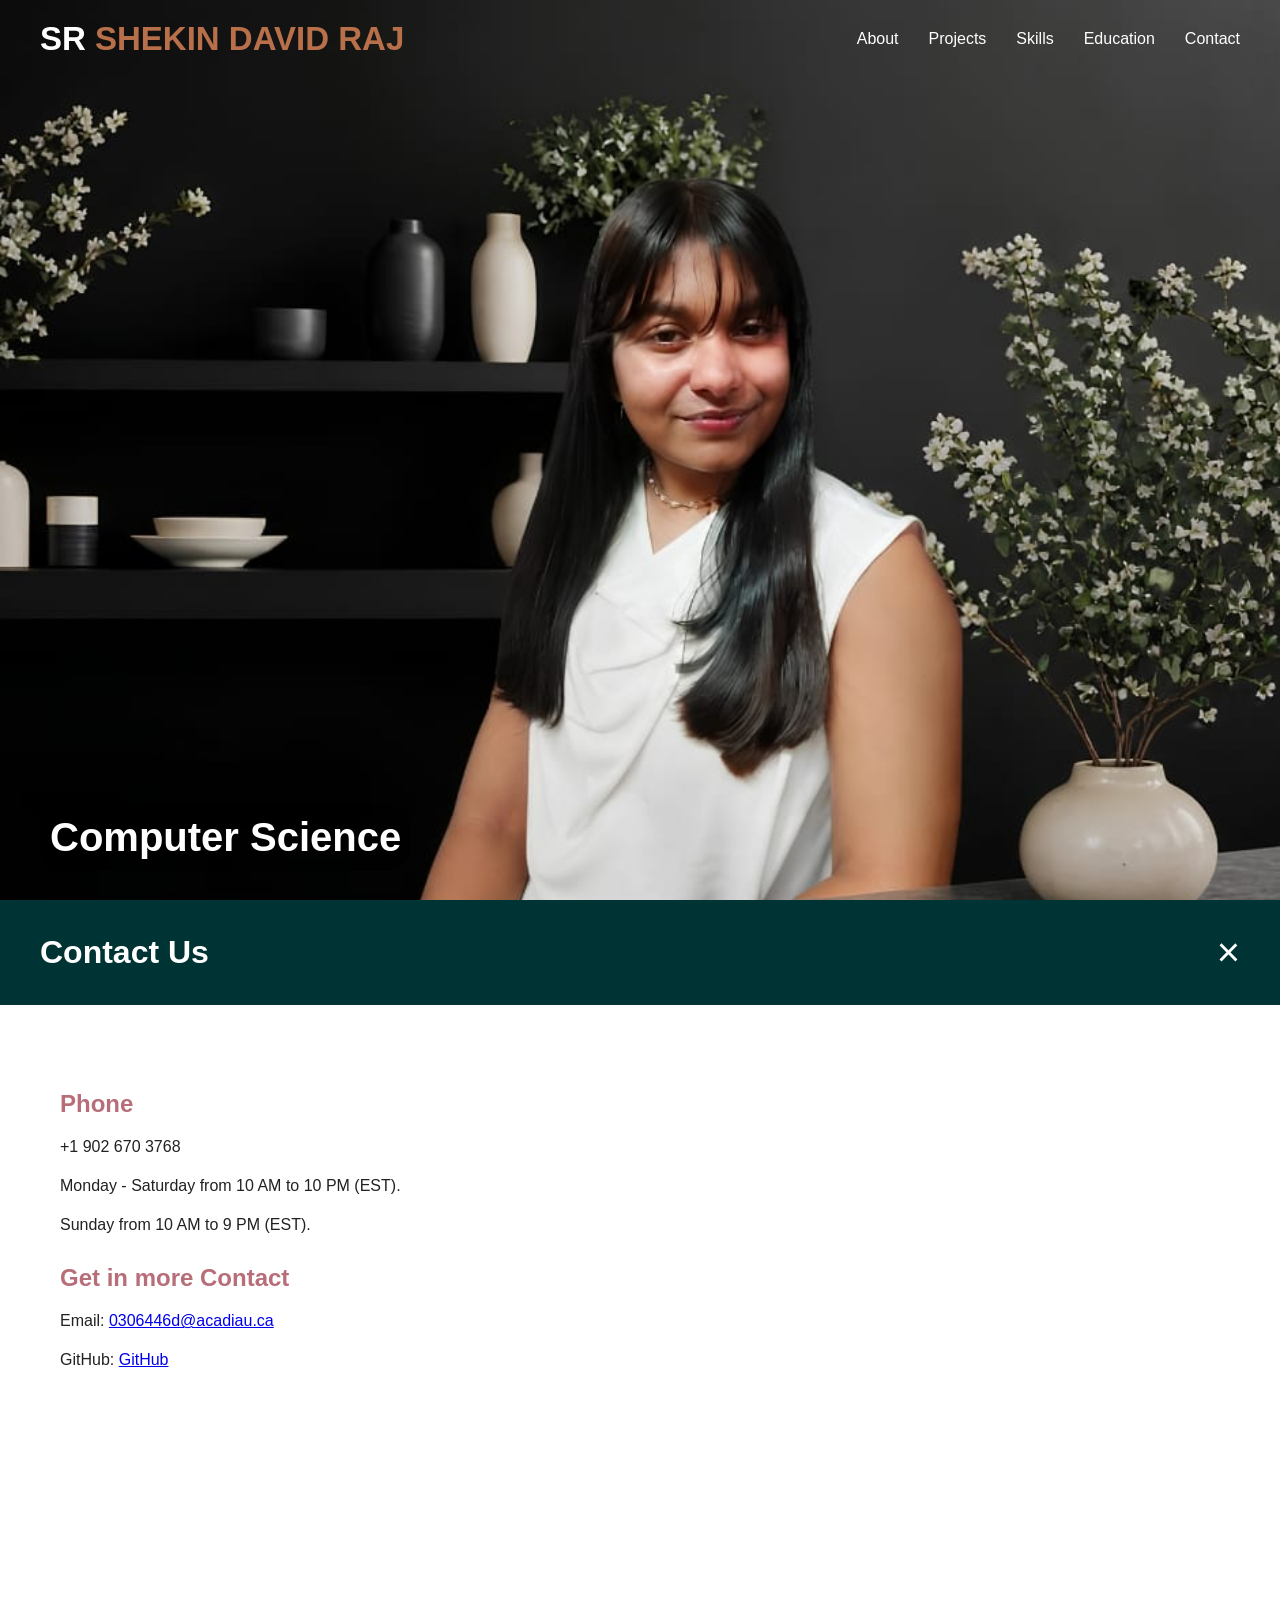
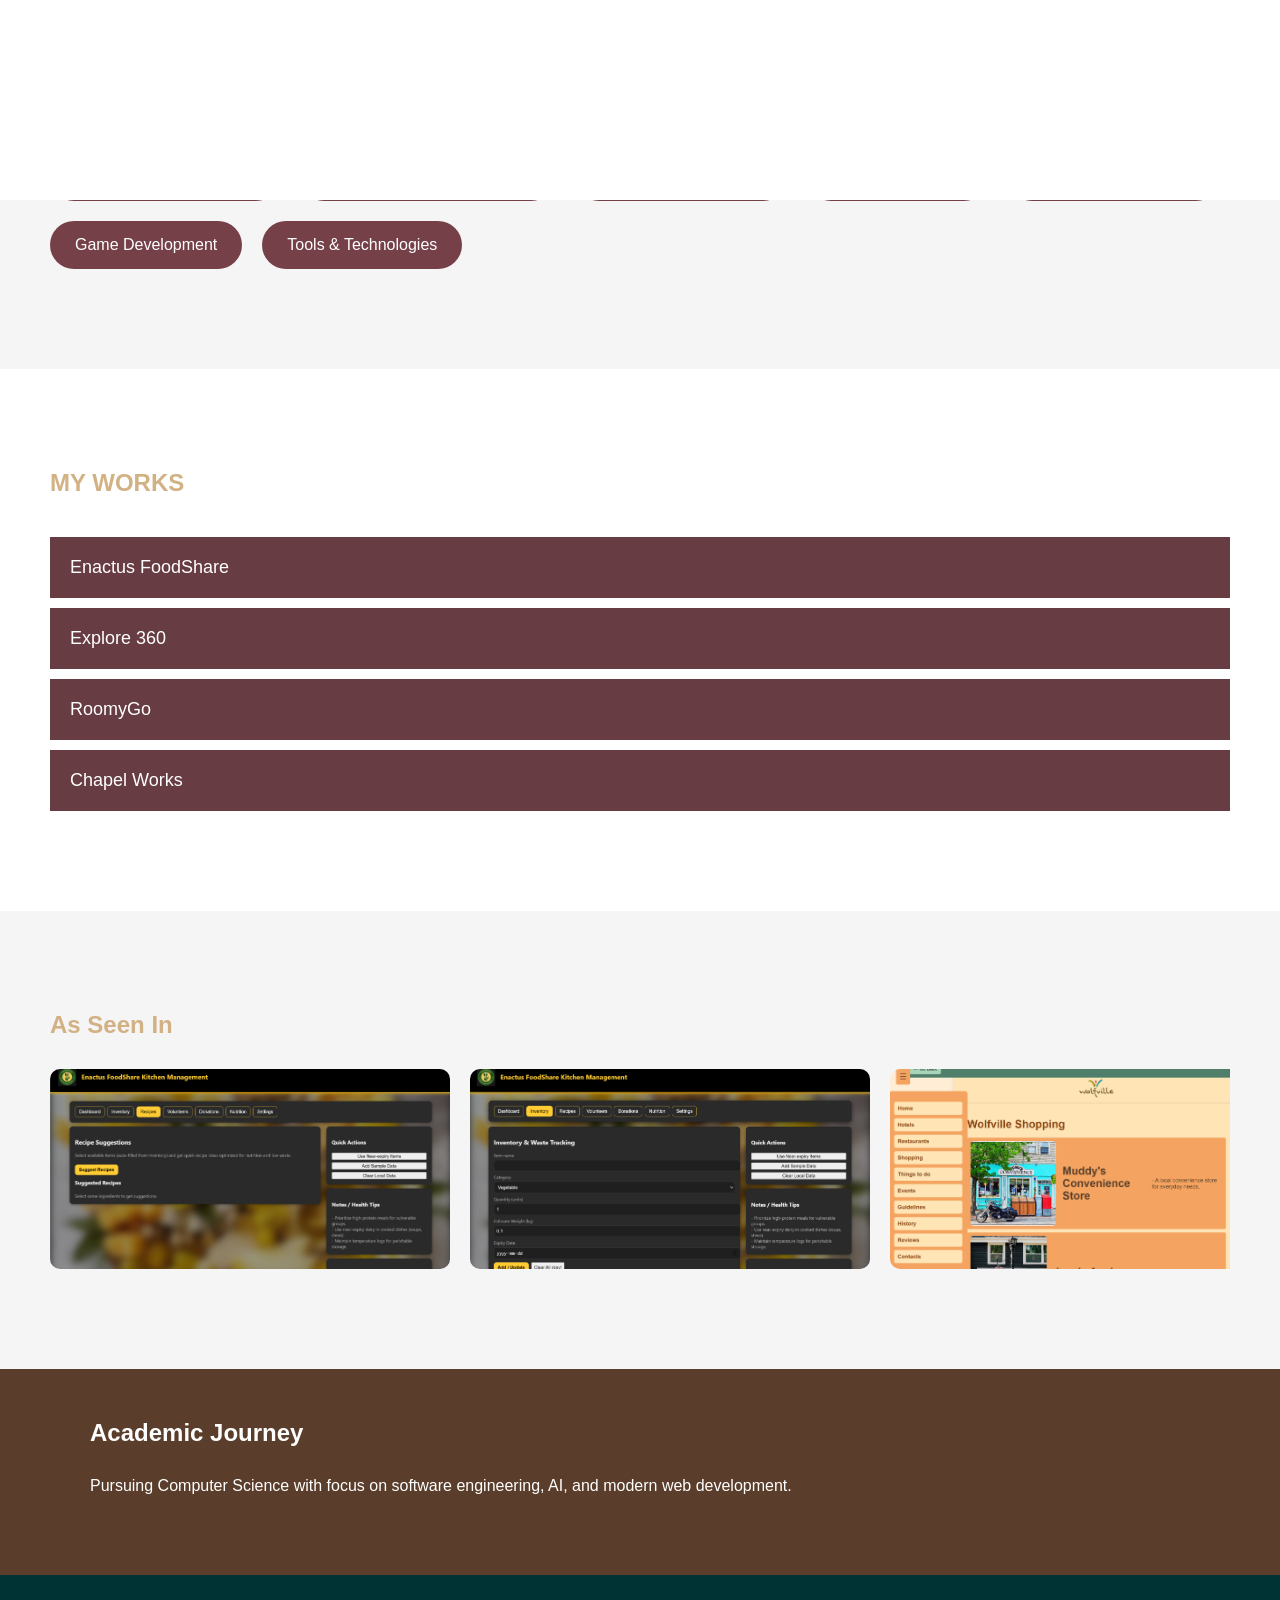
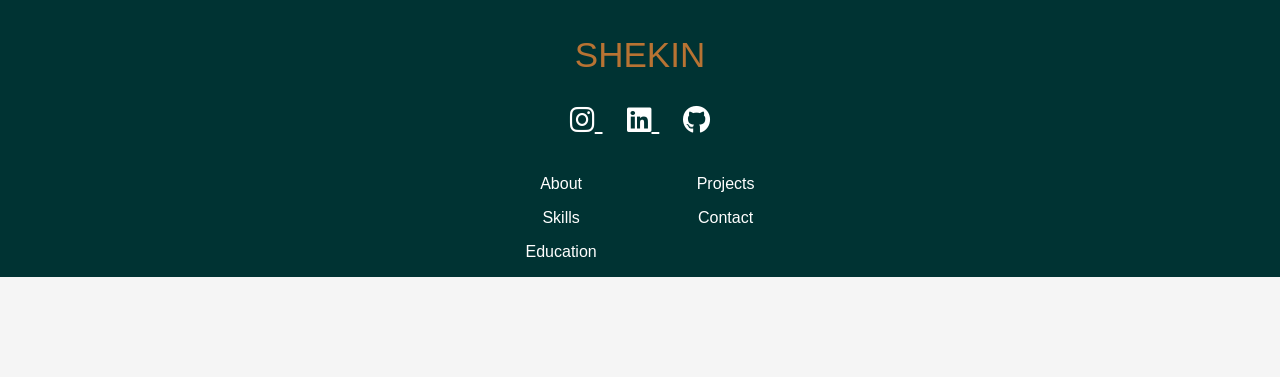
==== index.html @ a46118bd "Update html" ====
<!DOCTYPE html>
<html lang="en">
<head>
    <!-- META SETTINGS -->
    <meta charset="UTF-8" />
    <meta name="viewport" content="width=device-width, initial-scale=1.0"/>

    <title>Shekin David Raj Portfolio</title>

    <!-- MAIN STYLESHEET -->
    <link rel="stylesheet" href="style.css">

    <!-- FONT AWESOME ICONS -->
    <link rel="stylesheet"
    href="https://cdnjs.cloudflare.com/ajax/libs/font-awesome/6.5.1/css/all.min.css">
</head>

<body>

<!-- =========================
        HEADER SECTION
========================= -->
<header class="header">

    <!-- LOGO -->
    <div class="logo">
        <h2><span>SR</span> SHEKIN DAVID RAJ</h2>
    </div>

    <!-- DESKTOP NAVIGATION -->
    <nav class="nav-links">
        <a href="#" onclick="openPopup('aboutPopup')">About</a>
        <a href="#" onclick="openProjects()">Projects</a>
        <a href="#" onclick="openPopup('skillsPopup')">Skills</a>
        <a href="#" onclick="openPopup('educationPopup')">Education</a>
        <a href="#" onclick="openContact()">Contact</a>
    </nav>

    <!-- MOBILE MENU ICON -->
    <div class="menu-icon">
        ☰
    </div>

</header>

<!-- =========================
        MOBILE MENU
========================= -->
<div class="mobile-menu" id="mobileMenu">

    <span class="close" onclick="closeMenu()">&times;</span>

    <a href="#" onclick="openPopup('aboutPopup')">About</a>
    <a href="#" onclick="openProjects()">Projects</a>
    <a href="#" onclick="openPopup('skillsPopup')">Skills</a>
    <a href="#" onclick="openPopup('educationPopup')">Education</a>
    <a href="#" onclick="openContact()">Contact</a>

</div>

<!-- =========================
        HERO SECTION
========================= -->
<section class="hero">

    <!-- PROFILE IMAGE -->
    <img src="full pic.jpeg" alt="Profile Image">

    <!-- HERO TEXT -->
    <div class="hero-right">
        <div class="hero-text-box">
            <h1>Computer Science   </h1>
        </div>
    </div>

</section>

<!-- =========================
        ABOUT POPUP MODAL
========================= -->
<div class="popup" id="aboutPopup">

    <div class="popup-content">

        <span class="popup-close" onclick="closePopup('aboutPopup')">
            &times;
        </span>

        <h2>About Me</h2>

        <p>
            I am Shekin David Raj, a Computer Science student
            passionate about full-stack development,
            AI, and software engineering.
        </p>

    </div>

</div>

<div class="popup" id="educationPopup">

    <div class="popup-content">

        <span class="popup-close" onclick="closePopup('educationPopup')">
            &times;
        </span>

        <h2>education</h2>

        <p>
            I am Shekin David Raj, a Computer Science student
            passionate about full-stack development,
            AI, and software engineering.
        </p>

    </div>

</div>

<!-- =========================
        SKILLS POPUP MODAL
========================= -->

<div class="popup" id="skillsPopup">
    <div class="popup-content">

        <!-- CLOSE BUTTON -->
        <span class="popup-close" onclick="closePopup('skillsPopup')">
            &times;
        </span>

        <!-- SCROLL AREA ONLY -->
        <div class="popup-scroll">
            <section class="skills-popup-section">

                <h2>Skills</h2>

                <div class="skill-container">
                    <!-- PROGRAMMING -->
                    <div class="skill-card" onclick="toggleSkillPopup('popup-programming')">
                        Programming Languages
                        <div class="skill-popup" id="popup-programming">
                            <h4>Programming Languages</h4>
                            <p>
                                Java, Python, HTML, CSS, JavaScript.
                                Used for building web applications,
                                software systems, automation tasks,
                                and problem-solving projects.
                            </p>
                        </div>
                    </div>

                    <!-- DATA STRUCTURES -->
                    <div class="skill-card" onclick="toggleSkillPopup('popup-dsa')">
                        Data Structures & Algorithms
                        <div class="skill-popup" id="popup-dsa">
                            <h4>Data Structures & Algorithms</h4>
                            <p>
                                Linked Lists, Graphs (adjacency list &
                                matrix), Skip Lists, recursion,
                                DFS, BFS traversal.

                                Used for efficient problem solving
                                and optimized code design.
                            </p>
                        </div>
                    </div>

                    <!-- SOFTWARE DEVELOPMENT -->
                    <div class="skill-card" onclick="toggleSkillPopup('popup-software')">
                        Software Development
                        <div class="skill-popup" id="popup-software">
                            <h4>Software Development</h4>
                            <p>
                                Java GUI development, file handling,
                                debugging, optimization, testing,
                                and documentation.

                                Used for building structured and
                                maintainable applications.
                            </p>
                        </div>
                    </div>

                    <!-- WEB DEVELOPMENT -->
                    <div class="skill-card" onclick="toggleSkillPopup('popup-web')">
                        Web Development
                        <div class="skill-popup" id="popup-web">
                            <h4>Web Development</h4>
                            <p>
                                Responsive websites, portfolio design,
                                HTML/CSS styling, JavaScript interactions,
                                and front-end project development.
                            </p>
                        </div>
                    </div>

                    <!-- AI MACHINE LEARNING -->
                    <div class="skill-card" onclick="toggleSkillPopup('popup-ai')">
                        AI & Machine Learning
                        <div class="skill-popup" id="popup-ai">
                            <h4>AI & Machine Learning</h4>
                            <p>
                                Classifier evaluation,
                                error analysis,
                                AI-powered automation insights,
                                and AI applications in games.
                            </p>
                        </div>
                    </div>

                    <!-- GAME DEVELOPMENT -->
                    <div class="skill-card" onclick="toggleSkillPopup('popup-game')">
                        Game Development
                        <div class="skill-popup" id="popup-game">
                            <h4>Game Development</h4>
                            <p>
                                Game logic, AI behavior design,
                                basic 2D/3D game mechanics,
                                and interactive gameplay systems.
                            </p>
                        </div>
                    </div>

                    <!-- TOOLS -->
                    <div class="skill-card" onclick="toggleSkillPopup('popup-tools')">
                        Tools & Technologies
                        <div class="skill-popup" id="popup-tools">
                            <h4>Tools & Technologies</h4>
                            <p>
                                VS Code, Live Server, GitHub,
                                Weka, PDF and image integration
                                for web projects.
                            </p>
                        </div>
                    </div>
                </div>
            </section>
        </div>
    </div>
</div>

<!-- PROJECTS PANEL -->
<div class="projects-panel" id="projectsPanel">

    <div class="projects-header">

        <h2>MY WORKS</h2>

        <span class="projects-close" onclick="closeProjects()">
            &times;
        </span>

    </div>

    <div class="projects-content">

        <!-- PROJECT 1 -->
        <button class="accordion-btn">Enactus FoodShare</button>
        <div class="accordion-content">
            <p>Social innovation and entrepreneurship project.</p>
            <a href="projects/enactus/Enactus FoodShare — Kitchen Management.html"
               target="_blank"
               class="project-btn">View Project</a>
        </div>

        <!-- PROJECT 2 -->
        <button class="accordion-btn">Explore 360</button>
        <div class="accordion-content">
            <p>Tourism platform for Wolfville.</p>
            <a href="projects/explore_360/explore_360/front-end/home.html"
               target="_blank"
               class="project-btn">View Project</a>
        </div>

        <!-- PROJECT 3 -->
        <button class="accordion-btn">RoomyGo</button>
        <div class="accordion-content">
            <p>Student accommodation platform.</p>
            <a href="projects/RoomyGo/index.html"
               target="_blank"
               class="project-btn">View Project</a>
        </div>

        <!-- PROJECT 4 -->
        <button class="accordion-btn">Chapel Works</button>
        <div class="accordion-content">
            <ul>
                <li>
                    <a href="projects/chapel/bahai_faith/Baha'i faith 2.pdf" target="_blank">
                        Baha'i Faith Poster
                    </a>
                </li>

                <li>
                    <a href="projects/chapel/captain_leonard_parkinson/Copy of Captain Leonard Parkinson Final Poster For JCANS.pdf"
                       target="_blank">
                        Captain Leonard Parkinson Poster
                    </a>
                </li>

                <li>
                    <a href="projects/chapel/george_symonds/George Symonds.pdf" target="_blank">
                        George Symonds Poster
                    </a>
                </li>
                
            </ul>
        </div>

    </div>

</div>

<!-- =========================
        ABOUT SECTION
========================= -->
<section id="about" class="about">

    <h2>What Defines Me</h2>

    <p>
        I am Shekin David Raj, a passionate computer science student with a strong foundation in programming, software development, and problem-solving. I enjoy applying theoretical knowledge to practical projects, from data structures and algorithms to web development, AI, and game development. I am particularly interested in creating AI-powered applications and games that combine logic, interactivity, and user experience. I strive to write clean, efficient code while exploring emerging technologies that can solve real-world problems.
    </p>

</section>

<!-- =========================
        EDUCATION SECTION
========================= -->
<section id="education" class="education">

    <h2>Education</h2>

    <div class="edu-box">
        <h3>Bachelor of Computer Science</h3>

        <p>
            Focused on software development, data structures,
            artificial intelligence, and full-stack web technologies.
        </p>
    </div>

</section>

<!-- =========================
        SKILLS SECTION
========================= -->
<!-- SKILLS SECTION -->
<section id="skills" class="skills">

    <h2>Skills</h2>

    <div class="skill-container">

        <!-- PROGRAMMING -->
        <div class="skill-card" onclick="toggleSkillPopup('programming')">

            Programming Languages

            <div class="skill-popup" id="programming">
                <h4>Programming Languages</h4>
                <p>
                    Java, Python, HTML, CSS, JavaScript.  
                    Used for building web applications, software systems,
                    automation tasks, and problem-solving projects.
                </p>
            </div>

        </div>

        <!-- DSA -->
        <div class="skill-card" onclick="toggleSkillPopup('dsa')">

            Data Structures & Algorithms

            <div class="skill-popup" id="dsa">
                <h4>Data Structures & Algorithms</h4>
                <p>
                    Linked Lists, Graphs (adjacency list & matrix),
                    Skip Lists, recursion, DFS, BFS traversal.
                    Used for efficient problem solving and optimized code design.
                </p>
            </div>

        </div>

        <!-- SOFTWARE DEV -->
        <div class="skill-card" onclick="toggleSkillPopup('software')">

            Software Development

            <div class="skill-popup" id="software">
                <h4>Software Development</h4>
                <p>
                    Java GUI development, file handling (I/O),
                    debugging, optimization, testing, and documentation.
                    Used for building structured and maintainable applications.
                </p>
            </div>

        </div>

        <!-- WEB DEV -->
        <div class="skill-card" onclick="toggleSkillPopup('webdev')">

            Web Development

            <div class="skill-popup" id="webdev">
                <h4>Web Development</h4>
                <p>
                    Responsive websites, portfolio design,
                    HTML/CSS styling, JavaScript interactions,
                    and full front-end project development.
                </p>
            </div>

        </div>


        <!-- AI & ML -->
        <div class="skill-card" onclick="toggleSkillPopup('ai&machinelearning')">

            AI & Machine Learning

            <div class="skill-popup" id="ai&machinelearning">
                <h4>AI & Machine Learning</h4>
                <p>
                Classifier evaluation, error analysis, AI-powered automation insights, AI in games    
                </p>
            </div>
        </div>

        <!--Game Development -->
        <div class="skill-card" onclick="toggleSkillPopup('gamedevelopment')">

            Game Development

            <div class="skill-popup" id="gamedevelopment">
                <h4>Game Development</h4>
                <p>
                Game logic, AI behavior design, basic 2D/3D game mechanics, interactive gameplay
                </p>
            </div>
        </div>

        <!--Tools & Technologies-->
        <div class="skill-card" onclick="toggleSkillPopup('tools&technologies')">

            Tools & Technologies

            <div class="skill-popup" id="tools&technologies">
                <h4>Tools & Technologies</h4>
                <p>
                VS Code, Live Server, GitHub, Weka, PDF & image integration for web projects
                </p>
            </div>
        </div>
        
    </div>

</section>
<!-- =========================
        PROJECTS SECTION
========================= -->
<section id="projects" class="projects">

    <h2>MY WORKS</h2>

    <div class="accordion">

        <!-- PROJECT 1 -->
        <button class="accordion-btn">Enactus FoodShare</button>
        <div class="accordion-content">
            <p>
                Social innovation and entrepreneurship project focused on
                food sharing and kitchen management solutions.
            </p>
            <a href="projects/enactus/Enactus FoodShare — Kitchen Management.html"
               target="_blank"
               class="project-btn">
                View Project
            </a>
        </div>

        <!-- PROJECT 2 -->
        <button class="accordion-btn">Explore 360</button>
        <div class="accordion-content">
            <p>
                This website aims to guide tourists exploring Wolfville by providing extensive information and easy access to essential services.
            </p>
            <a href="projects/explore_360/explore_360/Front-end/home.html"
               target="_blank"
               class="project-btn">
                View Project
            </a>
        </div>

        <!-- PROJECT 3 -->
        <button class="accordion-btn">RoomyGo</button>
        <div class="accordion-content">
            <p>
                Student accommodation platform with frontend and backend.
            </p>
            <a href="projects/RoomyGo/index.html"
               target="_blank"
               class="project-btn">
                View Project
            </a>
        </div>

        <!-- PROJECT 4 -->
        <button class="accordion-btn">Chapel Works</button>
        <div class="accordion-content">

            <p>
                research and creative design projects.
            </p>

            <ul>
                <li>
                    <a href="projects/chapel/bahai_faith/Baha'i faith 2.pdf" target="_blank">
                        Baha'i Faith Poster
                    </a>
                </li>

                <li>
                    <a href="projects/chapel/captain_leonard_parkinson/Copy of Captain Leonard Parkinson Final Poster For JCANS.pdf"
                       target="_blank">
                        Captain Leonard Parkinson Poster
                    </a>
                </li>

                <li>
                    <a href="projects/chapel/george_symonds/George Symonds.pdf" target="_blank">
                        George Symonds Poster
                    </a>
                </li>
            </ul>

        </div>

    </div>

</section>

<!-- =========================
        SLIDER SECTION
========================= -->
<section class="slider-section">

    <h2>As Seen In</h2>

    <div class="slider-wrapper">

        <div class="slider-track">

            <!-- IMAGES -->
            <img src="1.png">
            <img src="2.png">
            <img src="3.png">
            <img src="4.png">
            <img src="5.png">
            <img src="6.png">
            <img src="7.png">
            <img src="8.png">
            <img src="9.png">
            <img src="11.png">
            <img src="12.png">
            <img src="13.png">
            <img src="14.png">
            <img src="15.png">
            <img src="1.png">

            
            <img src="1.png">
            <img src="2.png">
            <img src="3.png">
            <img src="4.png">
            <img src="5.png">
            <img src="6.png">
            <img src="7.png">
            <img src="8.png">
            <img src="9.png">
            <img src="11.png">
            <img src="12.png">
            <img src="13.png">
            <img src="14.png">
            <img src="15.png">
            <img src="2.png">

            <img src="1.png">
            <img src="2.png">
            <img src="3.png">
            <img src="4.png">
            <img src="5.png">
            <img src="6.png">
            <img src="7.png">
            <img src="8.png">
            <img src="9.png">
            <img src="11.png">
            <img src="12.png">
            <img src="13.png">
            <img src="14.png">
            <img src="15.png">
            <img src="3.png">
            
        </div>

    </div>

</section>

<!-- =========================
        UNIVERSITY SECTION
========================= -->
<section class="university">

    <div class="university-content">

        <h2>Academic Journey</h2>

        <p>
            Pursuing Computer Science with focus on software engineering,
            AI, and modern web development.
        </p>

    </div>

</section>

<!-- =========================
        FOOTER SECTION
========================= -->
<footer>

    <div class="footer-logo">SHEKIN</div>

    <!-- SOCIAL LINKS -->
    <div class="social-icons">
        <a href="https://www.instagram.com/shekin_juno?igsh=cWhqeGx0bzhneXo4" target="_blank">
            <i class="fab fa-instagram"></i>
        </a>

        <a href="https://www.linkedin.com/in/shekin-david-raj-b998613ab?" target="_blank">
            <i class="fab fa-linkedin"></i>
        </a>

        <a href="https://github.com/Shekin2005/Shekin" target="_blank">
            <i class="fab fa-github"></i>
        </a>
    </div>

    <!-- FOOTER NAV LINKS -->
    <div class="footer-links">

        <div>
            <a href="#about">About</a>
            <a href="#skills">Skills</a>
            <a href="#education">Education</a>
        </div>

        <div>
            <a href="#projects">Projects</a>
            <a href="#" onclick="openContact()">Contact</a>
        </div>

    </div>

    <div class="copyright">
        © 2026 Shekin David Raj | English
    </div>

</footer>

<!-- =========================
        CONTACT PANEL
========================= -->
<div class="contact-panel" id="contactPanel">

    <div class="contact-header">

        <h2>Contact Us</h2>

        <span class="contact-close" onclick="closeContact()">
            &times;
        </span>

    </div>

    <div class="contact-content">

        <h3>Phone</h3>
        <p>+1 902 670 3768</p>
        <p>Monday - Saturday from 10 AM to 10 PM (EST).</p>
        <p>Sunday from 10 AM to 9 PM (EST).</p>

        <h3>Get in more Contact</h3>
        <p> Email: <a href="mailto:0306446d@acadiau.ca"> 0306446d@acadiau.ca </a>
        <p> GitHub: <a href="https://github.com/Shekin2005/Shekin"> GitHub</a></p>


    </div>

</div>

<!-- MAIN JAVASCRIPT -->
<script src="script.js"></script>

</body>
</html>
---- style.css ----
html, body {
    margin: 0;
    padding: 0;
    overflow-x: hidden;
    width: 100%;
}
*{
    margin:0;
    padding:0;
    box-sizing:border-box;
    font-family:Arial, sans-serif;
}

body{
    background:#f5f5f5;
    color:white;
}

/* HEADER DEFAULT (ON HERO IMAGE - TRANSPARENT) */
header{
    position:fixed;
    width:100%;
    top:0;
    left:0;
    padding:20px 40px;
    background:transparent;
    transition:0.4s;
    z-index:1000;
}

header.scrolled{
    background:rgba(0,0,0,0.6);
    backdrop-filter:blur(10px);
    -webkit-backdrop-filter:blur(10px);
    padding:15px 40px;
}

/* LOGO */
.logo{
    color:#b87333;
    font-size:22px;
    font-weight:bold;
}

.logo span{
    color:#ffffff;
}

/* MENU ICON */
.menu-icon{
    font-size:24px;
    cursor:pointer;
    color:rgb(242, 241, 241);
}

/*POPPUP*/
.popup {
    display:none;
    position:fixed;
    top:0;
    left:0;
    width:100%;
    height:100vh;
    background:rgba(0,0,0,0.7);
    z-index:3000;
    justify-content:center;
    align-items:center;
}

/* POPUP WHITE BOX */
.popup-content {
    background:white;
    color:black;
    width:90%;
    max-width:700px;
    height:80vh;
    border-radius:15px;
    padding:35px;
    position:relative;
    display:flex;
    flex-direction:column;
}

/* ONLY CONTENT INSIDE SCROLLS */
.popup-scroll {
    flex:1;
    overflow-y:auto;
    margin-top:20px;
    padding-right:10px;
    -webkit-overflow-scrolling:touch;
}

/* CLOSE BUTTON */
.popup-close {

    position:absolute;
    top:15px;
    right:20px;
    font-size:30px;
    cursor:pointer;
    z-index:5;
}

/* MOBILE */
@media(max-width:768px){

    .popup-content{
        width:92%;
        height:75vh;
        padding:25px;
    }
    .popup-scroll{
        overflow-y:auto;
    }
}
.popup-close{
    position:absolute;
    top:10px;
    right:20px;
    font-size:30px;
    cursor:pointer;
}


/* HEADER */
.header{
    position:fixed;
    top:0;
    width:100%;
    display:flex;
    justify-content:space-between;
    align-items:center;
    padding:20px 40px;
    z-index:1000;
    background:transparent;
}

/* LOGO */
.logo{
    color:#b7704a; /* rose gold */
    font-weight:bold;
}

/* DESKTOP MENU */
.nav-links{
    display:flex;
    gap:30px;
}

.nav-links a{
    color:white;
    text-decoration:none;
    font-size:16px;
    transition:0.3s;
}

.nav-links a:hover{
    color:#B76E79;
}

/* MENU ICON HIDDEN ON DESKTOP */
.menu-icon{
    display:none;
    font-size:30px;
    color:white;
    cursor:pointer;
}

/* RESPONSIVE (MOBILE) */
@media(max-width:768px){

    .nav-links{
        display:none;
    }

    .menu-icon{
        display:block;
    }
}

.mobile-menu a:hover{
    color:#dc7e94;
    transform:translateX(1px);
    text-shadow:0 0 10px rgba(220, 148, 126, 0.8);
}

.menu-icon:hover{
    color:#dca27e;
    transform:scale(1.1);
}

.close{
    font-size:40px;
    color:white;
    cursor:pointer;
    transition:0.3s ease;
}

.close:hover{
    color:rgba(239, 164, 141, 0.8);
    transform:rotate(90deg);
}

.mobile-menu{
    position:fixed;
    top:0;
    right:-100%;
    width:100%;
    height:100vh;
    background:rgba(0,0,0,0.95);
    display:flex;
    flex-direction:column;
    justify-content:center;
    align-items:center;
    gap:30px;
    transition:0.4s;
    z-index:2000;
}

.mobile-menu a{
    color:white;
    font-size:25px;
    text-decoration:none;
}

.mobile-menu.active{
    right:0;
}

.close{
    position:absolute;
    top:20px;
    right:30px;
    font-size:40px;
    color:white;
    cursor:pointer;
}


/* CHANGE TEXT COLOR AFTER SCROLL FOR VISIBILITY */
header.scrolled .menu-icon{
    color:rgb(252, 252, 252);
}

header.scrolled .menu-icon:hover{
    color:#dca27e;
    transform:scale(1.1);
}

header.scrolled .logo{
    color:#eca979;
}

.projects-panel{

    position:fixed;
    left:0;

    bottom:-100%;

    width:100%;
    height:100%;

    background:#ffffff;

    z-index:5000;

    transition:bottom 0.5s ease;

    overflow-y:auto;
}

.projects-panel.active{
    bottom:0;
}

/* HEADER */
.projects-header{
    position:sticky;
    top:0;

    display:flex;
    justify-content:space-between;
    align-items:center;

    padding:30px 40px;

    background:#003333;
    color:white;
}

.projects-close{
    font-size:40px;
    cursor:pointer;
}

/* CONTENT */
.projects-content{
    padding:60px;
    color:#222;
}

/* HERO */
.hero{
    height:100vh;
    position:relative;
    overflow:hidden;
}

.hero img{
    width:100%;
    height:119%;
    object-fit:cover;
    object-position:center;
}

.hero-text-box h1{
    font-size:60px;
    color:white;

    transition:all 0.4s ease;

    position:relative;
}

.hero-text-box h1:hover{
    color:#b96e49;

    transform:translateY(-4px);

    text-shadow:
        0 0 10px #3d2b1f,
        0 0 25px #3d2b1f;
}

.hero-text-box{
    position:absolute;
    bottom:30px;
    left:40px;
}

.hero-text-box{
    display:inline-block;
    padding:10px 10px;

    background:rgba(0,0,0,0.35);
    backdrop-filter: blur(1px);
    -webkit-backdrop-filter: blur(12px);

    border-radius:25px;

    color:rgb(253, 252, 252);
}

.hero-text-box h1{
    color:#ffffff;
    font-size:40px;
}

/* ABOUT */

.about{
    padding:100px 50px;
    background:#ffffff;
    color:#000;
}

.about h2{
    color:#d2b184;
    margin-bottom:20px;
    font-size:40px;
}

/* EDUCATION */

.education{
    padding:100px 50px;
    background:#3d2b1f;
}

.education h2{
    margin-bottom:30px;
    color:#ffffff;
}

.edu-box{
    background:#4a3424;
    padding:30px;
    border-radius:20px;
}

/* SKILLS */

.skill-card {
    position: relative;
}

.skill-popup {
    display: none;
    margin-top: 10px;
    width: 100%;
}

.skill-popup.show {
    display: block;
}

.skills{
    padding:100px 50px;
    background:#f5f5f5;
    color:#000;
}

.skills h2{
    color:#d2b184;
    margin-bottom:30px;
}

.skill-card{
    position:relative;
    z-index:1;
}

.skill-card.active{
    z-index:999;
}

.skill-container{
    display:flex;
    flex-wrap:wrap;
    gap:20px;
}

.skill-card{
    position:relative;

    padding:15px 25px;

    border-radius:30px;

    background:#754048;
    color:white;

    cursor:pointer;

    transition:0.3s;
}

.skill-card:hover{
    transform:translateY(-5px);

    box-shadow:
    0 0 10px rgba(181,126,220,0.4),
    0 0 20px rgba(181,126,220,0.3);
}

.skill-popup{
    
    display:none;

    position:absolute;

    top:110%;
    left:0;

    width:280px;

    background:white;

    color:#333;

    padding:15px;

    border-radius:12px;

    box-shadow:0 10px 30px rgba(0,0,0,0.2);

    z-index:100;
}

.skill-popup h4{
    color:#754048;
    margin-bottom:10px;
}

.skill-popup p{
    font-size:14px;
    line-height:1.6;
}

/* PROJECTS */

.projects{
    padding:100px 50px;
    background:#ffffff;
    color:#000;
}

.projects h2{
    color:#d2b184;
    margin-bottom:30px;
}

.accordion-btn{
    width:100%;
    padding:20px;
    border:none;
    background:#592a31e9;
    color:white;
    text-align:left;
    margin-top:10px;
    cursor:pointer;
    font-size:18px;
}

.accordion-content{
    display:none;
    padding:20px;
    background:#e6e6e6;
}

/* SLIDER */
.slider-section h2{
    color:#d2b184;
    margin-bottom:30px;
}

.slider-section{
    padding:100px 50px;
    background:#f5f5f5;
}

.slider-wrapper{
    overflow:hidden;
    width:100%;
}

.slider-track{
    display:flex;
    gap:20px;
    width:max-content;
    animation:scroll 20s linear infinite;
}

/* images */
.slider-track img{
    width:400px;
    height:200px;
    object-fit:cover;
    border-radius:10px;
}

/* KEY FIX: smooth infinite movement */
@keyframes scroll{
    0%{
        transform:translateX(10);
    }
    100%{
        transform:translateX(-30%);
    }
}

/* PAUSE ON HOVER (OPTIONAL) */
.slider-wrapper:hover .slider-track{
    animation-play-state:paused;
}

/* UNIVERSITY */

.university{
    padding:50px 90px;
    background:#5a3e2b;
    border-radius:-30px;
    margin-left:0px;
    margin-right:0px;
}

.university h2{
    margin-bottom:30px;
    color:#ffffff;
}

.university p{
    margin-bottom:30px;
    color:#ffffff;
}

.university-content{
    max-width:1000px;
}

/* FOOTER */

footer{
    background:#003333;
    padding:60px 30px;
    text-align:center;
    margin-left:0px;
    margin-right:0px;
    margin-bottom:-100px;
}

.footer-logo{
    color:#b87333;
    font-size:35px;
    margin-bottom:30px;
}

.social-icons{
    margin-bottom:30px;
}

.social-icons a{
    color:white;
    font-size:28px;
    margin:0 15px;
}

.footer-links{
    display:flex;
    justify-content:center;
    gap:100px;
    margin-bottom:30px;
}

.footer-links div{
    display:flex;
    flex-direction:column;
}

.footer-links a{
    color:white;
    text-decoration:none;
    margin:8px 0;
}

copyright{
    font-size:14px;
}


html{
    scroll-behavior:smooth;
}

.sidebar{

    position:fixed;
    top:0;
    right:-300px;

    width:300px;
    height:100vh;

    background:#111;

    transition:0.4s;

    z-index:2000;

    padding-top:80px;

}

.sidebar.active{
    right:0;
}

.sidebar ul{
    list-style:none;
}

.sidebar li{

    color:white;

    padding:20px;

    cursor:pointer;

    font-size:20px;

}

.sidebar li:hover{
    background:#333;
}

.close-btn{

    position:absolute;

    top:20px;

    right:25px;

    color:white;

    font-size:35px;

    cursor:pointer;

}

/* popup */

.popup{

    display:none;

    position:fixed;

    top:0;
    left:0;

    width:100%;
    height:100%;

    background:rgba(0,0,0,0.7);

    z-index:3000;

}

.popup-content{

    background:white;

    color:black;

    width:80%;

    max-width:700px;

    margin:100px auto;

    padding:40px;

    border-radius:10px;

    position:relative;

}

.popup-close{

    position:absolute;

    top:15px;

    right:20px;

    font-size:30px;

    cursor:pointer;

}

/* CONTACT PANEL */

.contact-panel{

    position:fixed;

    left:0;
    bottom:-100%;

    width:100%;
    height:100%;

    background:#ffffff;

    z-index:5000;

    transition:bottom 0.5s ease;

    overflow-y:auto;

}

.contact-panel.active{
    bottom:0;
}

/* HEADER */

.contact-header{

    position:sticky;

    top:0;

    display:flex;

    justify-content:space-between;

    align-items:center;

    padding:30px 40px;

    background:#003333;

    color:white;

}

.contact-header h2{
    font-size:32px;
}

/* CLOSE BUTTON */

.contact-close{

    font-size:40px;

    cursor:pointer;

    transition:0.3s;

}

.contact-close:hover{
    transform:rotate(90deg);
}

/* CONTENT */

.contact-content{

    padding:60px;

    color:#222;

    max-width:900px;

}

.contact-content h3{

    color:#B76E79;

    margin-bottom:15px;

    margin-top:25px;

    font-size:24px;

}

.contact-content p{

    margin-bottom:10px;

    line-height:1.8;

}

.project-btn{
    display:inline-block;
    margin-top:15px;
    padding:12px 24px;
    background:#B76E79;
    color:white;
    text-decoration:none;
    border-radius:30px;
    transition:0.3s;
}

.project-btn:hover{
    background:#9d5f68;
    transform:translateY(-2px);
}

/*hover effect on the footer*/

.social-icons a{
    color:white;
    font-size:28px;
    margin:0 12px;
    transition:all 0.3s ease;
}

.social-icons a:hover{
    color:#9d5f68;
    transform:translateY(-4px);
    text-shadow:0 0 15px rgba(181,126,220,0.8);
}

.footer-links a{
    color:white;
    text-decoration:none;
    position:relative;
    transition:color 0.3s ease;
}

.footer-links a::after{
    content:"";
    position:absolute;
    left:50%;
    bottom:-6px;

    width:0;
    height:2px;

    background:#9d5f68;

    transform:translateX(-50%);
    transition:width 0.3s ease;
}

.footer-links a:hover{
    color:#9d5f68;
}

.footer-links a:hover::after{
    width:20px; /* Small underline */
}

html, body{
    overflow-y:auto;
    overflow-x:hidden;
}

/* Chrome / Safari / Edge */
::-webkit-scrollbar{
    display:none;
}
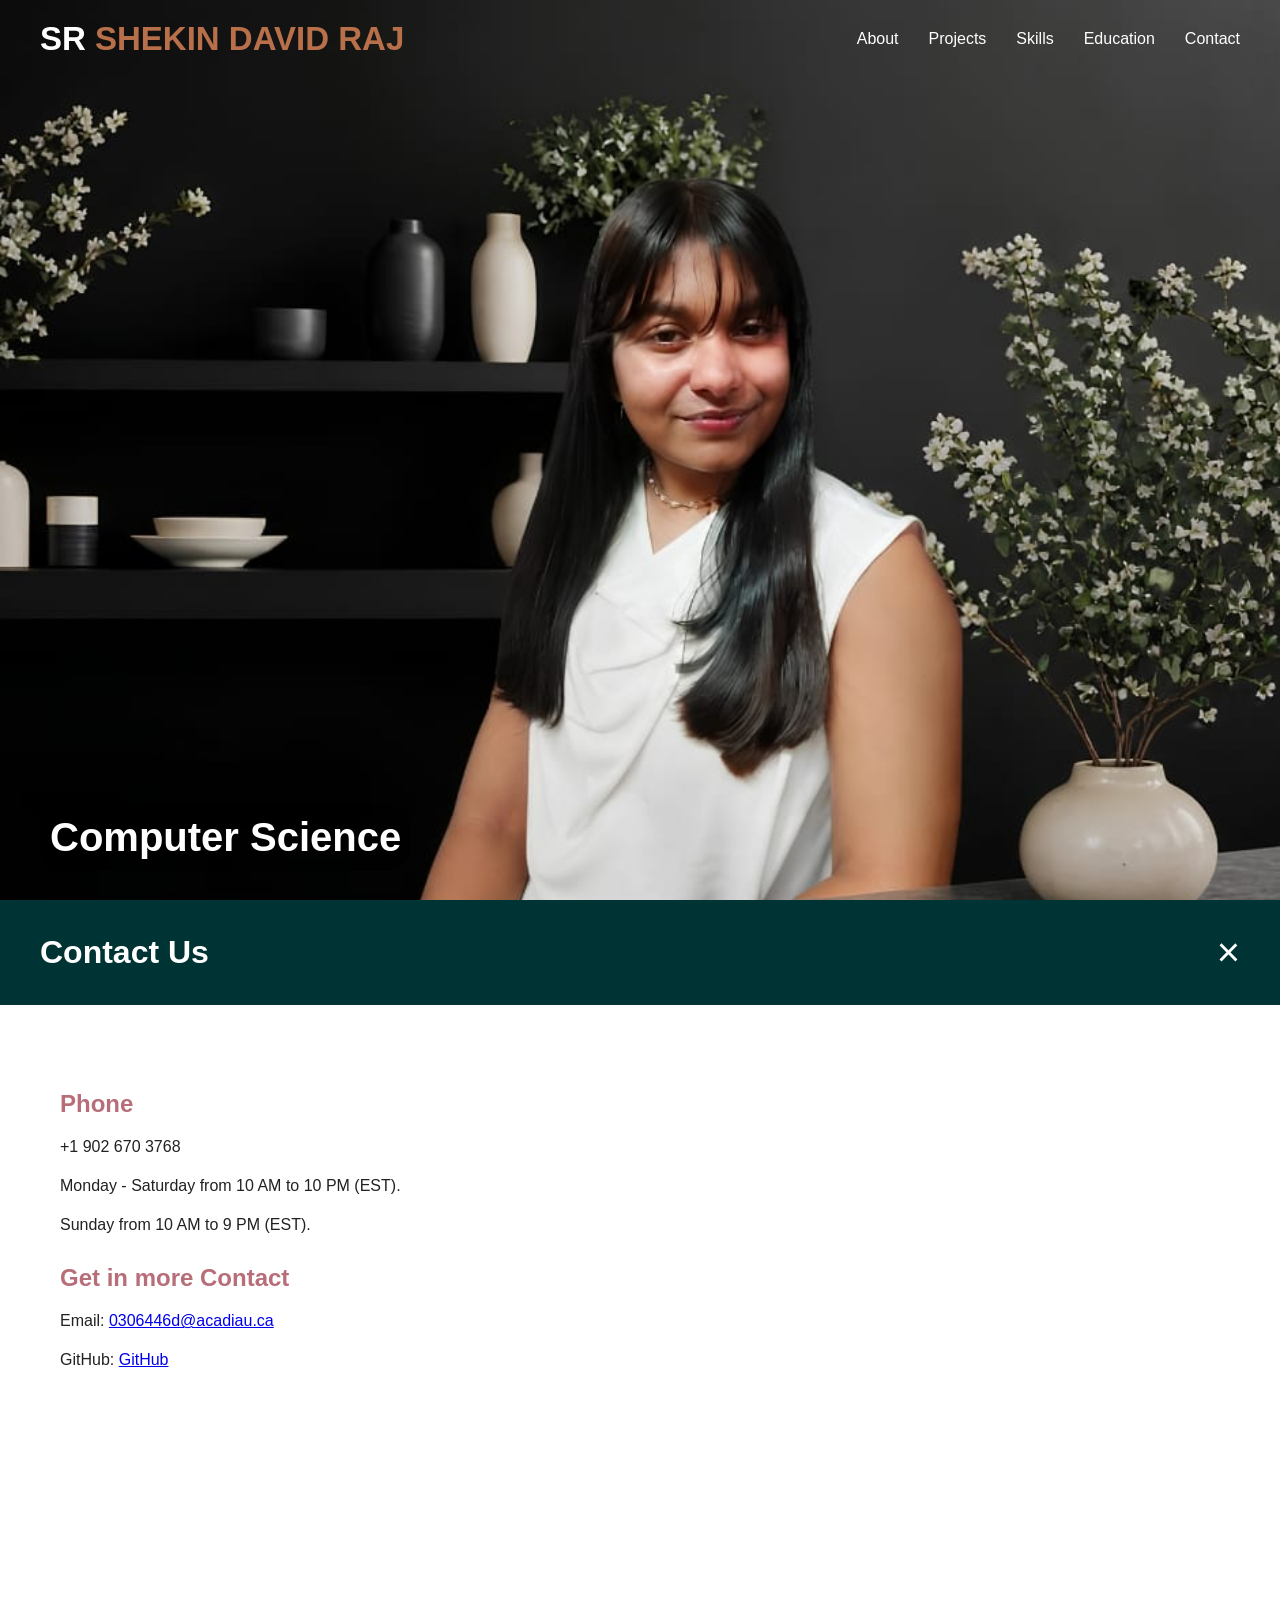
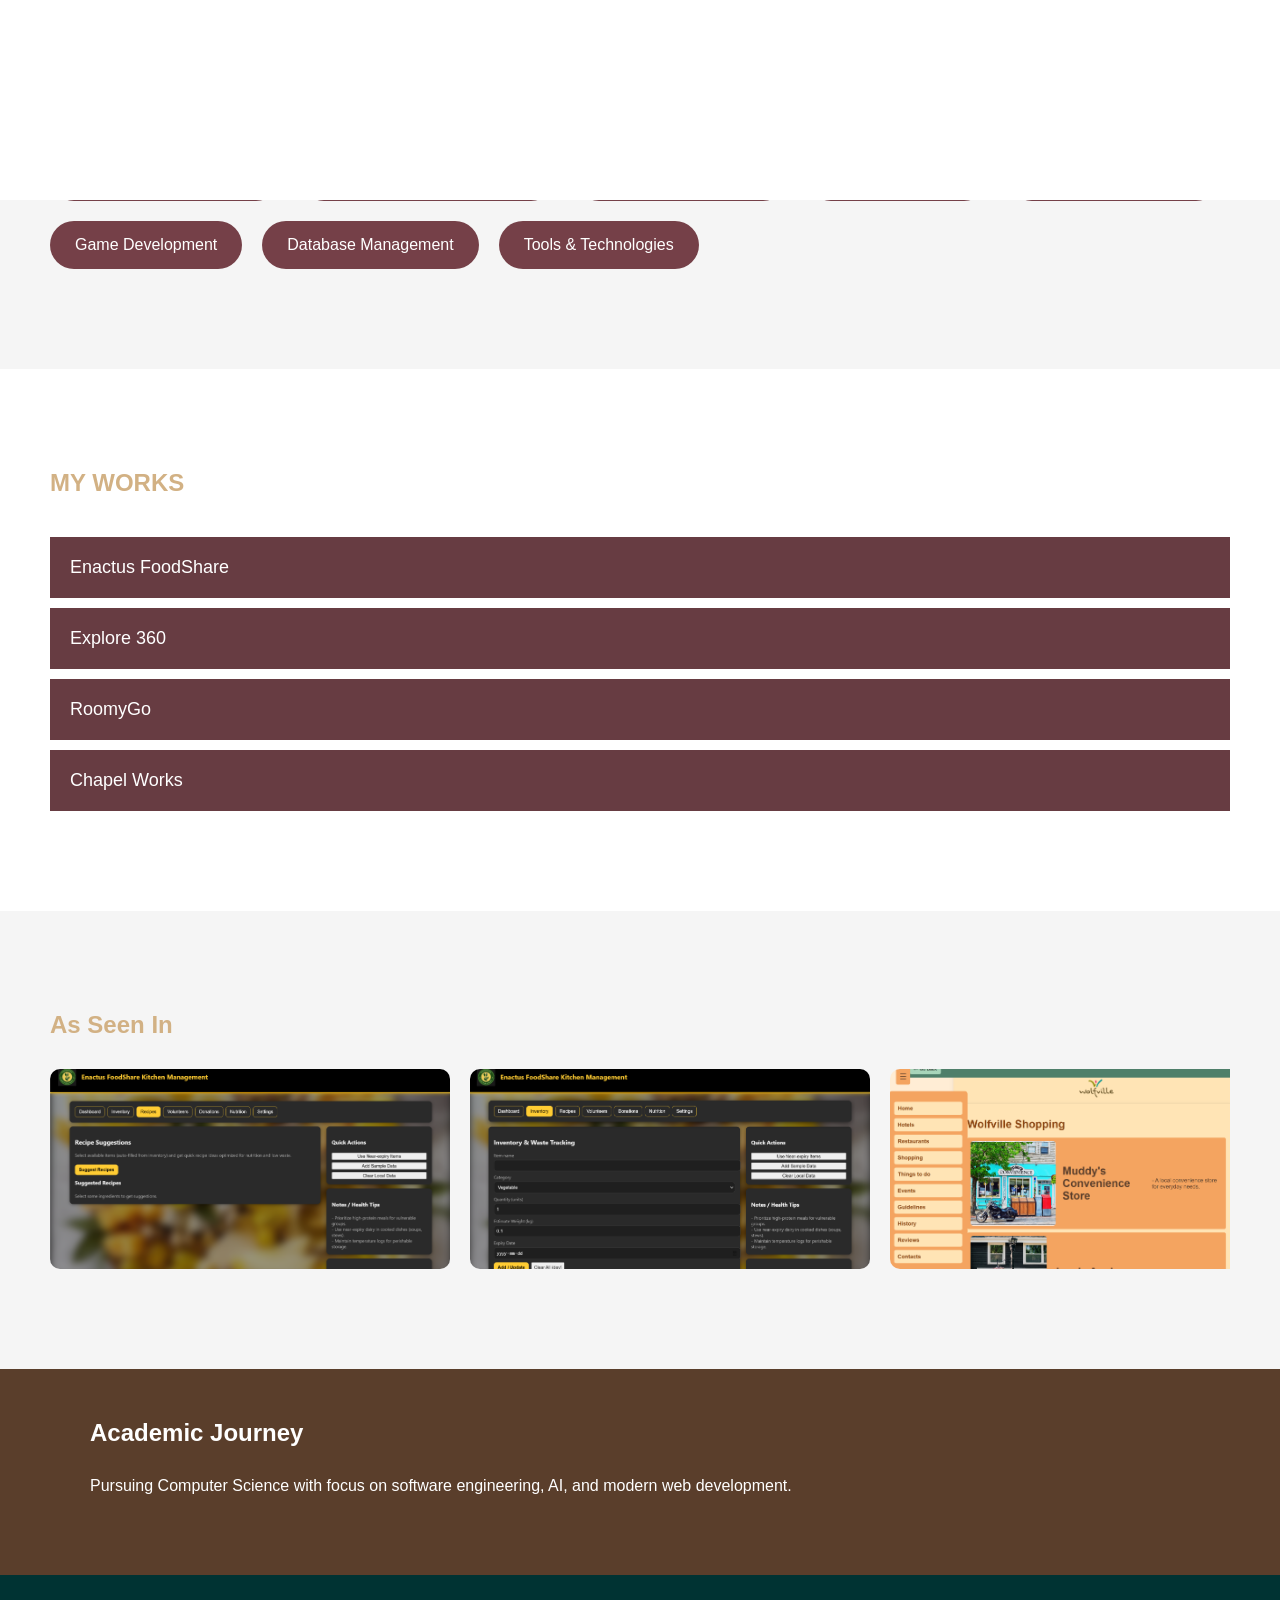
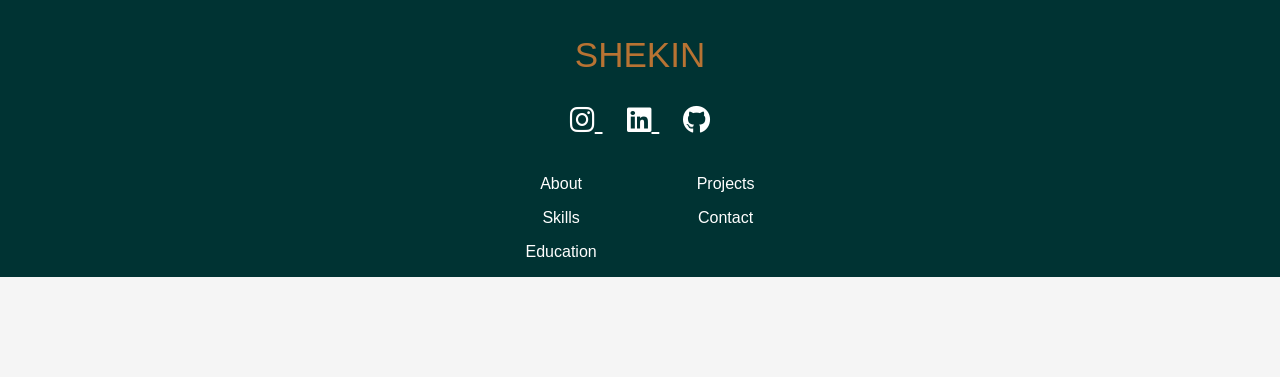
==== commit 9257cc7f: "Update print statement from 'Hello' to 'Goodbye'" ====
--- a/index.html
+++ b/index.html
@@ -222,7 +222,20 @@
                             </p>
                         </div>
                     </div>
-
+                    
+                    <!-- DATABASE MANAGEMENT -->
+                    <div class="skill-card" onclick="toggleSkillPopup('popup-database')">
+                        Database Management
+                        <div class="skill-popup" id="popup-database">
+                            <h4>Database Management Skills</h4>
+                            <p>
+                                SQL, Database Design, Entity–Relationship (ER) Modeling, Schema Normalization, SQLite, MongoDB, 
+                                CRUD Operations, Query Development and Optimization, Data Migration, Database Integration with Python, 
+                                Data Modeling, and Data Export/Reporting.
+                            </p>
+                        </div>
+                    </div>
+                    
                     <!-- TOOLS -->
                     <div class="skill-card" onclick="toggleSkillPopup('popup-tools')">
                         Tools & Technologies
@@ -260,7 +273,7 @@
         <button class="accordion-btn">Enactus FoodShare</button>
         <div class="accordion-content">
             <p>Social innovation and entrepreneurship project.</p>
-            <a href="projects/enactus/Enactus FoodShare — Kitchen Management.html"
+            <a href="projects/Enactus/Enactus FoodShare — Kitchen Management.html"
                target="_blank"
                class="project-btn">View Project</a>
         </div>
@@ -445,6 +458,21 @@
             </div>
         </div>
 
+        <!--DATABASE MANAGEMENT -->
+        <div class="skill-card" onclick="toggleSkillPopup('databasemanagement')">
+
+            Database Management
+
+            <div class="skill-popup" id="databasemanagement">
+                <h4>Database Management</h4>
+                <p>
+                SQL, Database Design, Entity–Relationship (ER) Modeling, Schema Normalization, SQLite, MongoDB, 
+                CRUD Operations, Query Development and Optimization, Data Migration, Database Integration with Python, 
+                Data Modeling, and Data Export/Reporting.
+                </p>
+            </div>
+        </div>
+
         <!--Tools & Technologies-->
         <div class="skill-card" onclick="toggleSkillPopup('tools&technologies')">
 
@@ -477,7 +505,7 @@
                 Social innovation and entrepreneurship project focused on
                 food sharing and kitchen management solutions.
             </p>
-            <a href="projects/enactus/Enactus FoodShare — Kitchen Management.html"
+            <a href="projects/Enactus/Enactus FoodShare — Kitchen Management.html"
                target="_blank"
                class="project-btn">
                 View Project
@@ -490,11 +518,9 @@
             <p>
                 This website aims to guide tourists exploring Wolfville by providing extensive information and easy access to essential services.
             </p>
-            <a href="projects/explore_360/explore_360/Front-end/home.html"
+            <a href="projects/explore_360/explore_360/front-end/home.html"
                target="_blank"
-               class="project-btn">
-                View Project
-            </a>
+               class="project-btn">View Project</a>
         </div>
 
         <!-- PROJECT 3 -->
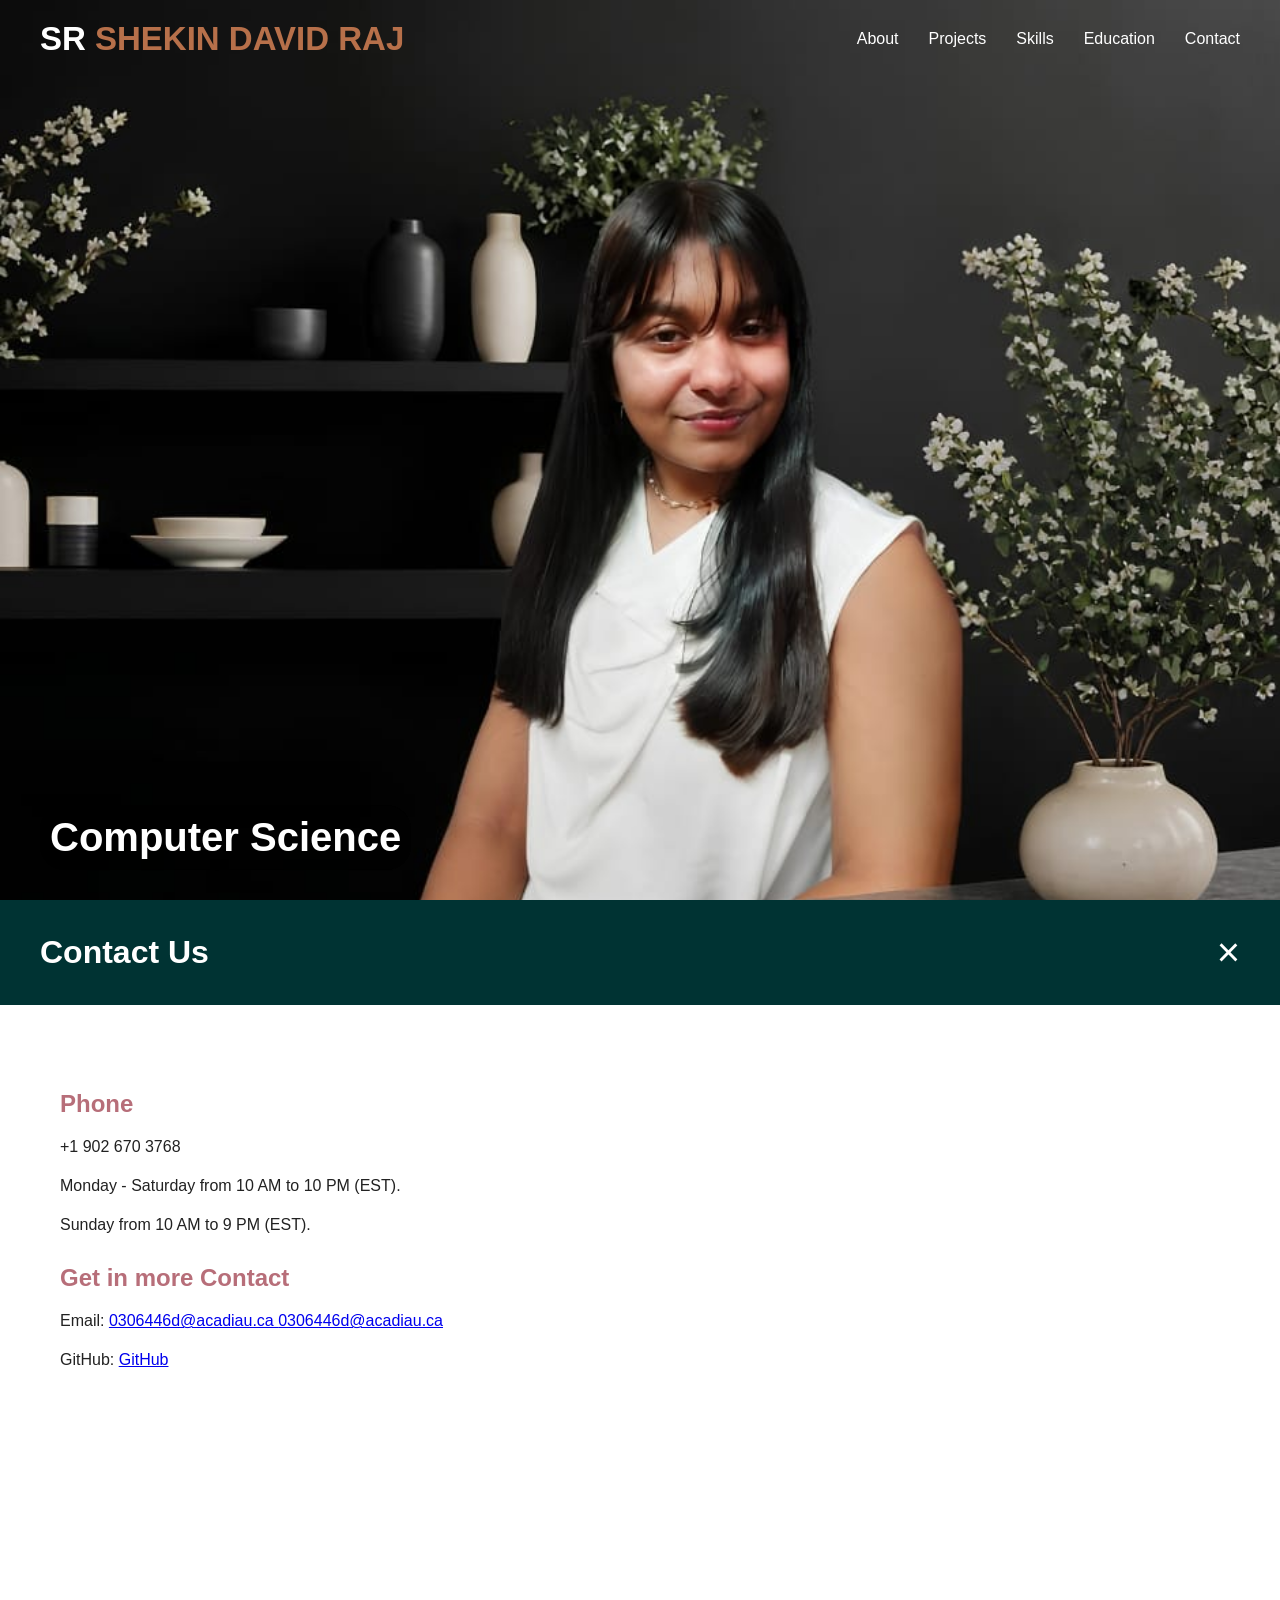
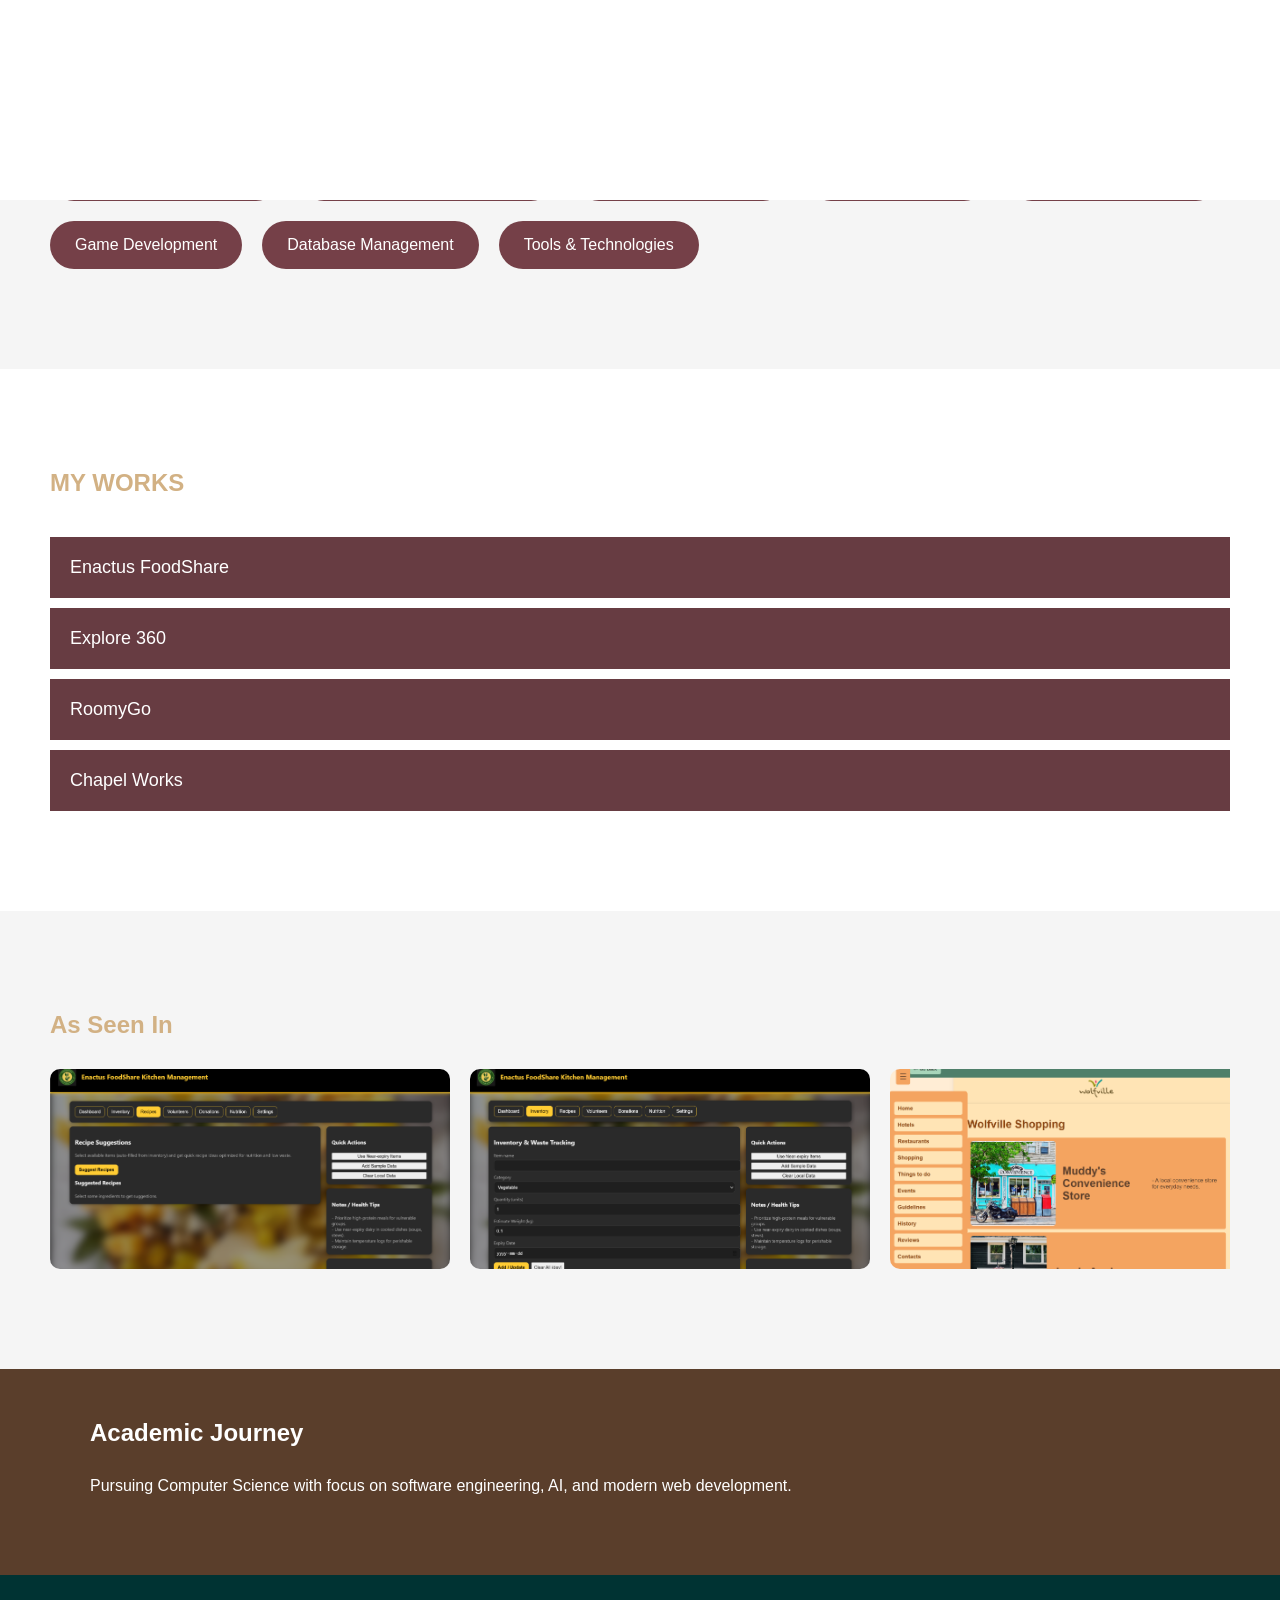
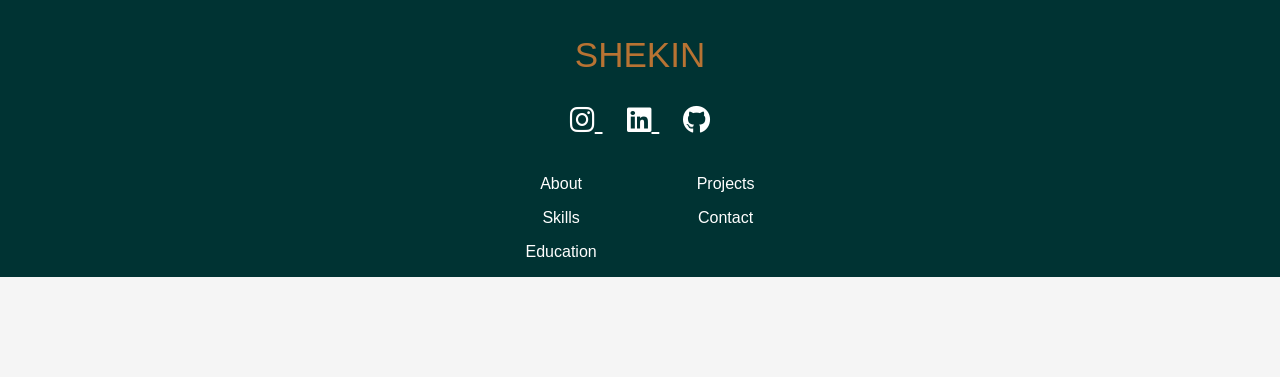
==== commit 9fa205e9: "Update print statement from 'Hello' to 'Goodbye'" ====
--- a/index.html
+++ b/index.html
@@ -723,7 +723,9 @@
         <p>Sunday from 10 AM to 9 PM (EST).</p>
 
         <h3>Get in more Contact</h3>
-        <p> Email: <a href="mailto:0306446d@acadiau.ca"> 0306446d@acadiau.ca </a>
+        <p> Email:
+            <a href="mailto:shekinshekina@gmail.com"> 0306446d@acadiau.ca </a>
+            <a href="mailto:0306446d@acadiau.ca"> 0306446d@acadiau.ca </a></p>
         <p> GitHub: <a href="https://github.com/Shekin2005/Shekin"> GitHub</a></p>
 
 
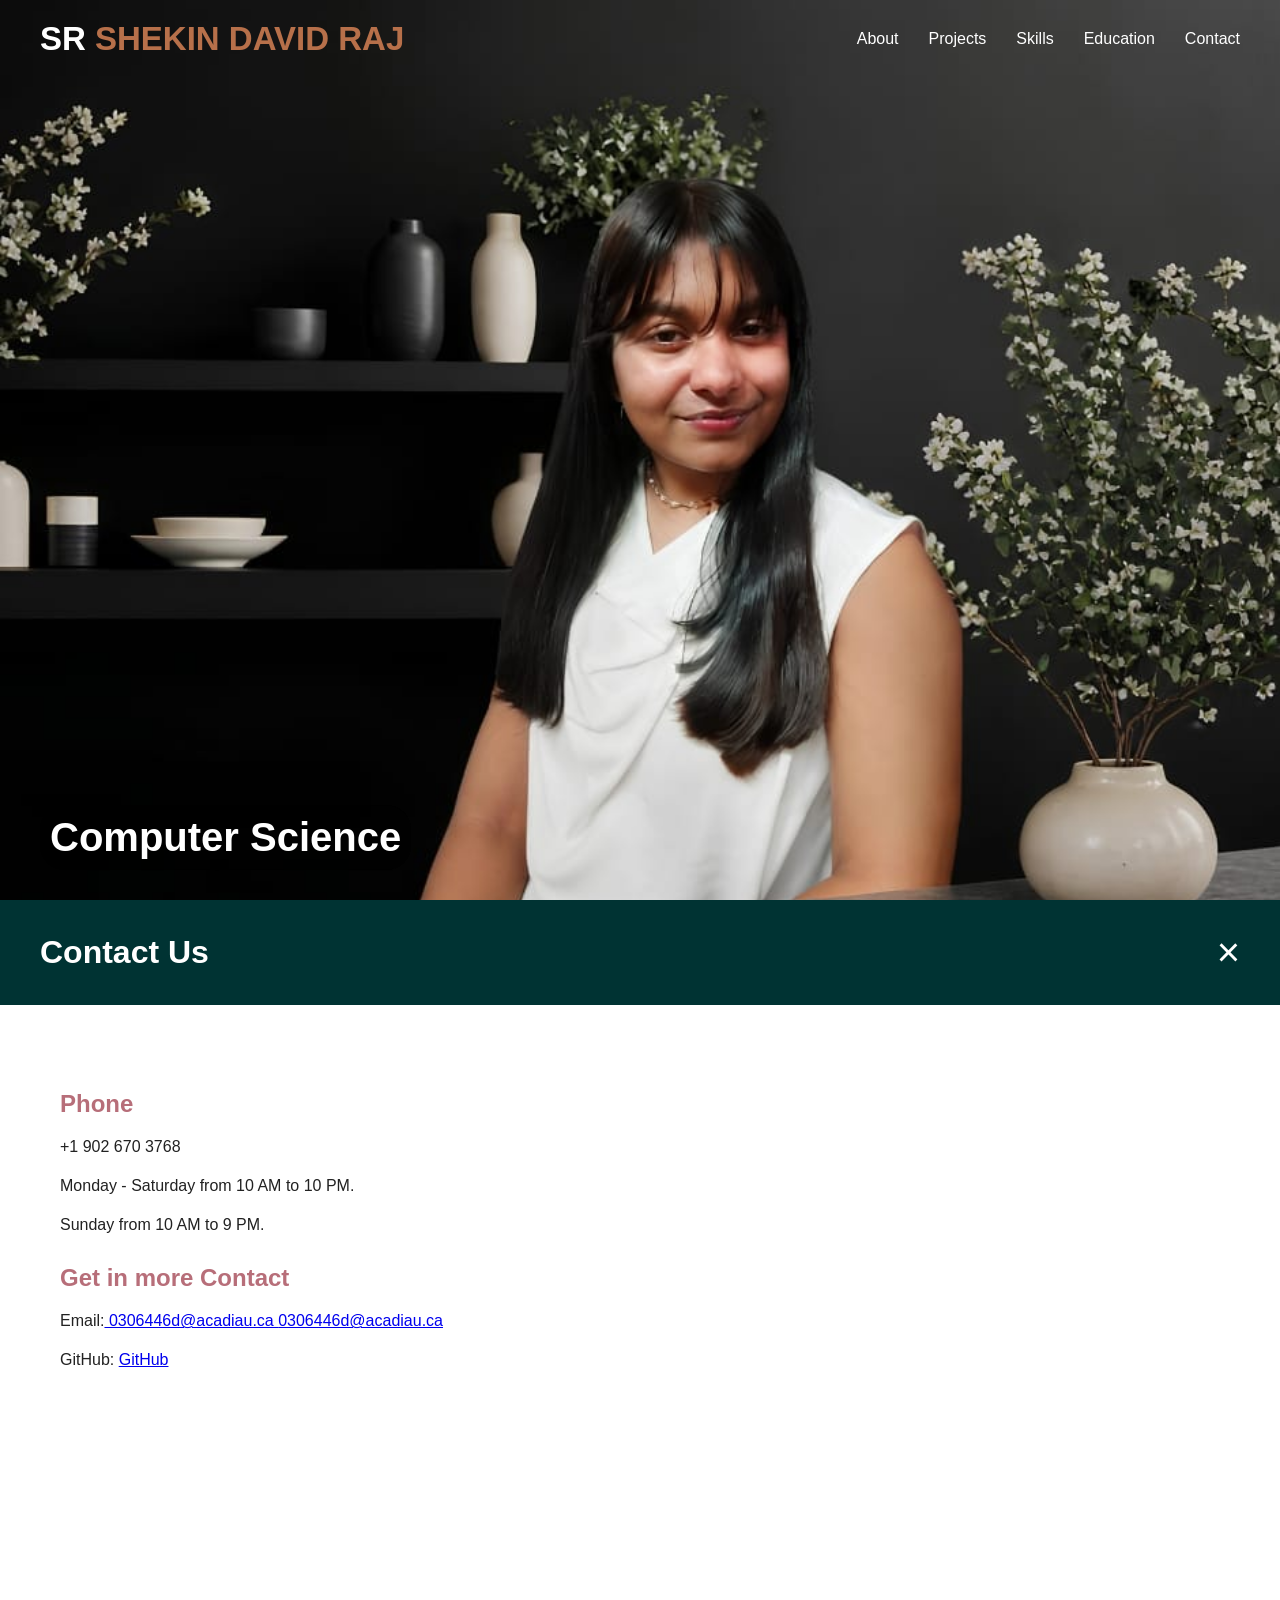
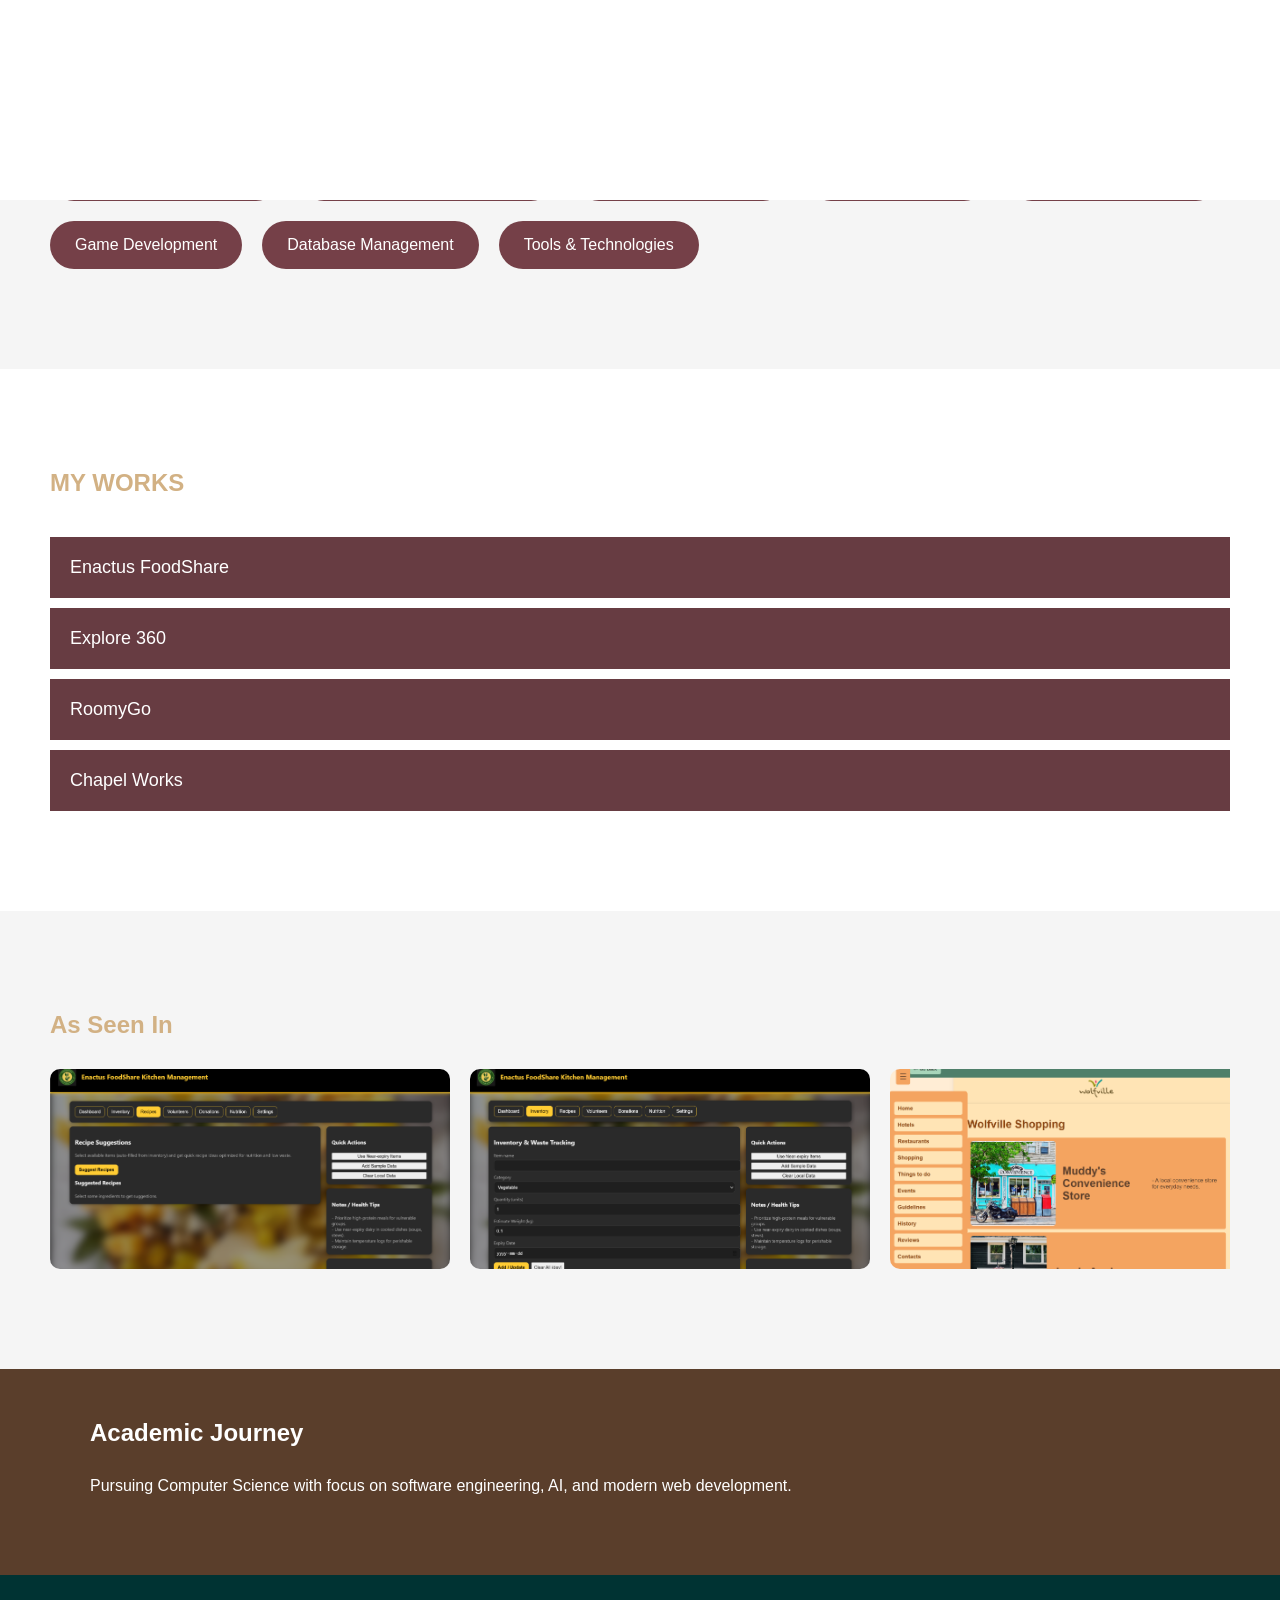
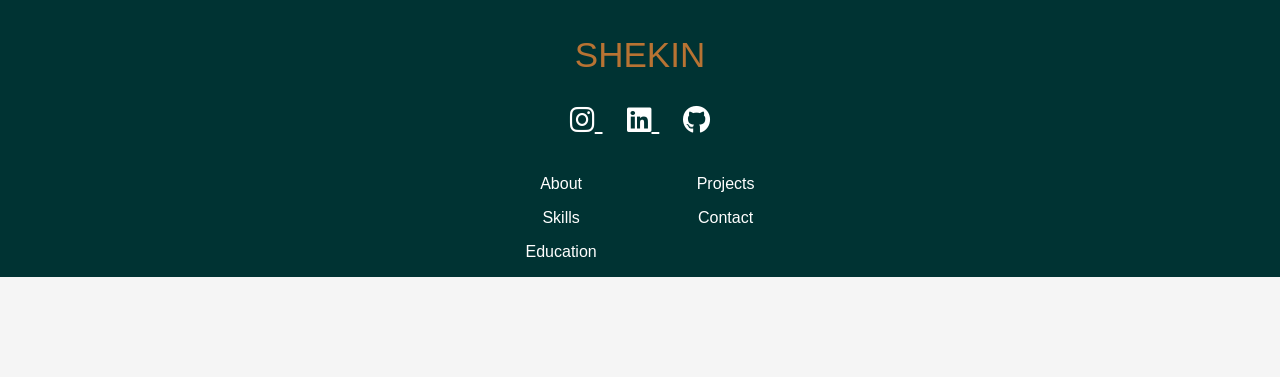
==== commit 32f81cca: "Update print statement from 'Hello' to 'Goodbye'" ====
--- a/index.html
+++ b/index.html
@@ -719,12 +719,11 @@
 
         <h3>Phone</h3>
         <p>+1 902 670 3768</p>
-        <p>Monday - Saturday from 10 AM to 10 PM (EST).</p>
-        <p>Sunday from 10 AM to 9 PM (EST).</p>
+        <p>Monday - Saturday from 10 AM to 10 PM.</p>
+        <p>Sunday from 10 AM to 9 PM.</p>
 
         <h3>Get in more Contact</h3>
-        <p> Email:
-            <a href="mailto:shekinshekina@gmail.com"> 0306446d@acadiau.ca </a>
+        <p> Email:<a href="mailto:shekinshekina@gmail.com"> 0306446d@acadiau.ca </a>
             <a href="mailto:0306446d@acadiau.ca"> 0306446d@acadiau.ca </a></p>
         <p> GitHub: <a href="https://github.com/Shekin2005/Shekin"> GitHub</a></p>
 
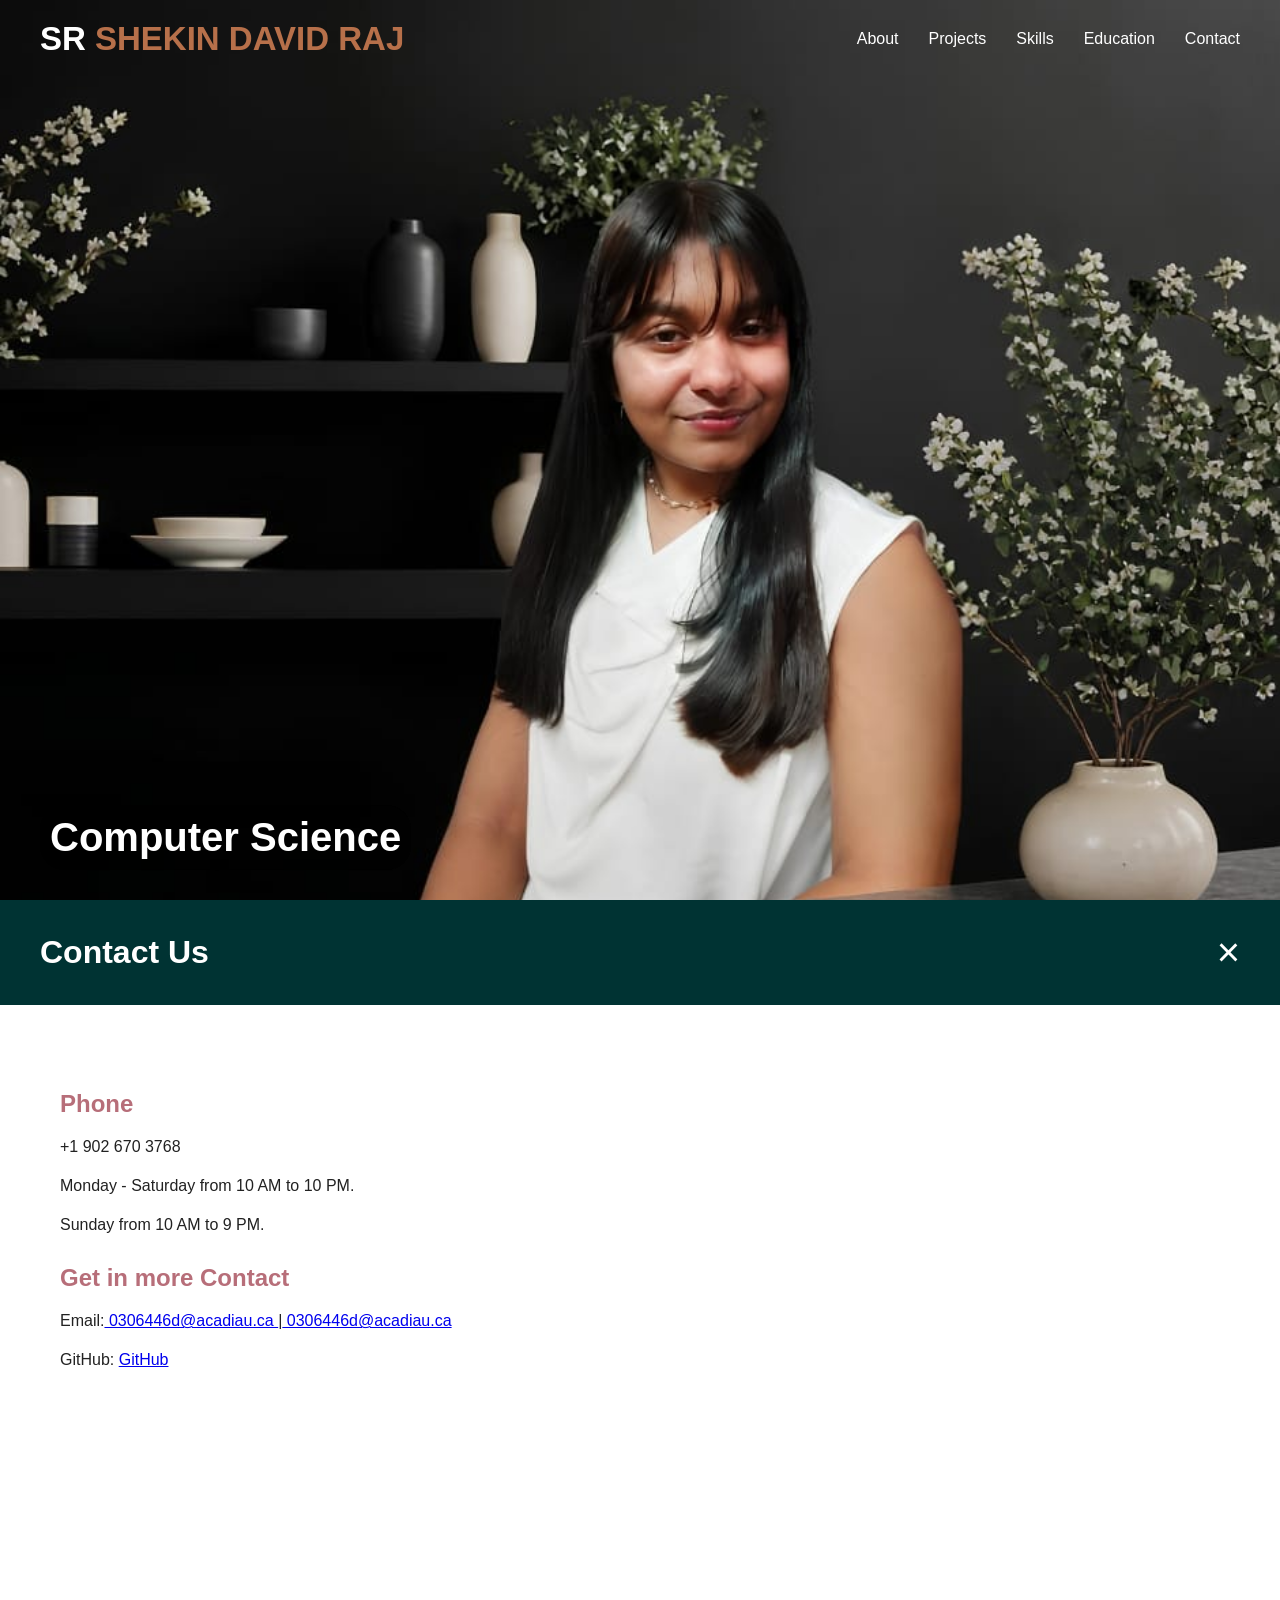
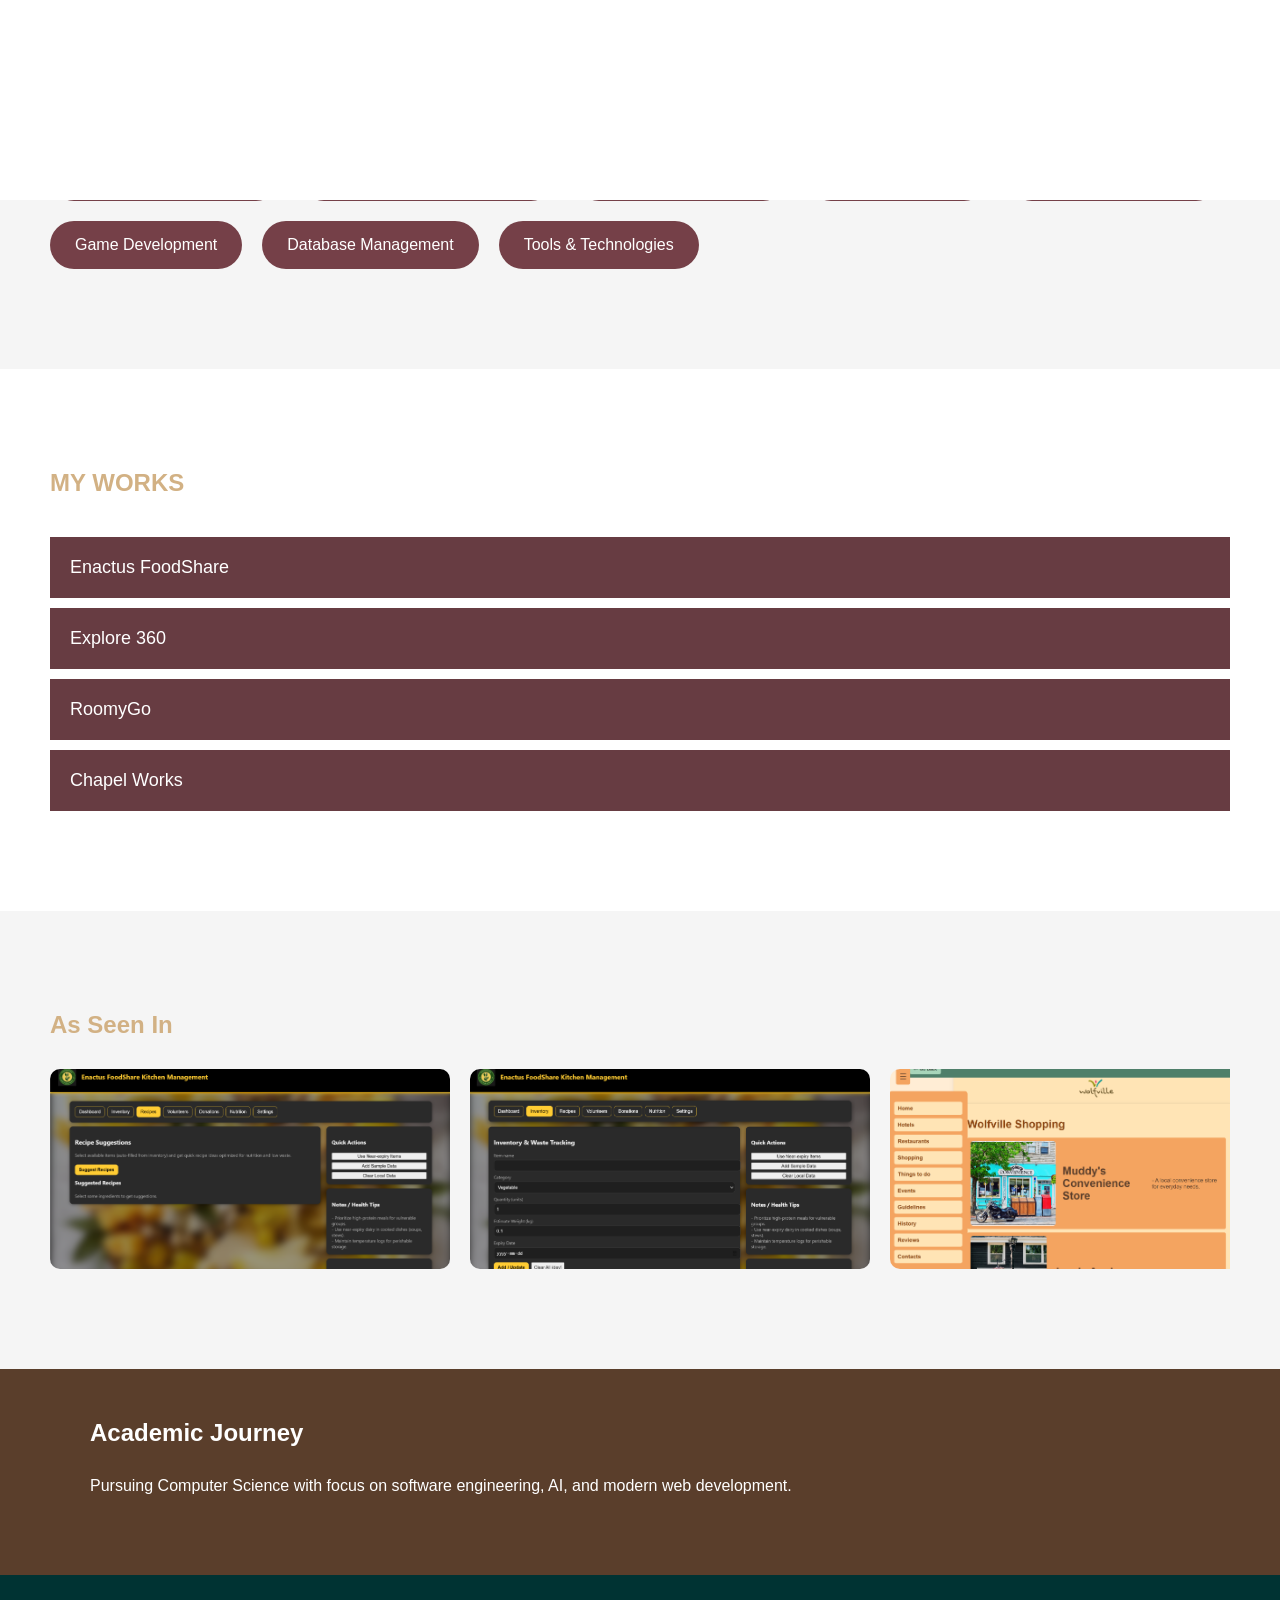
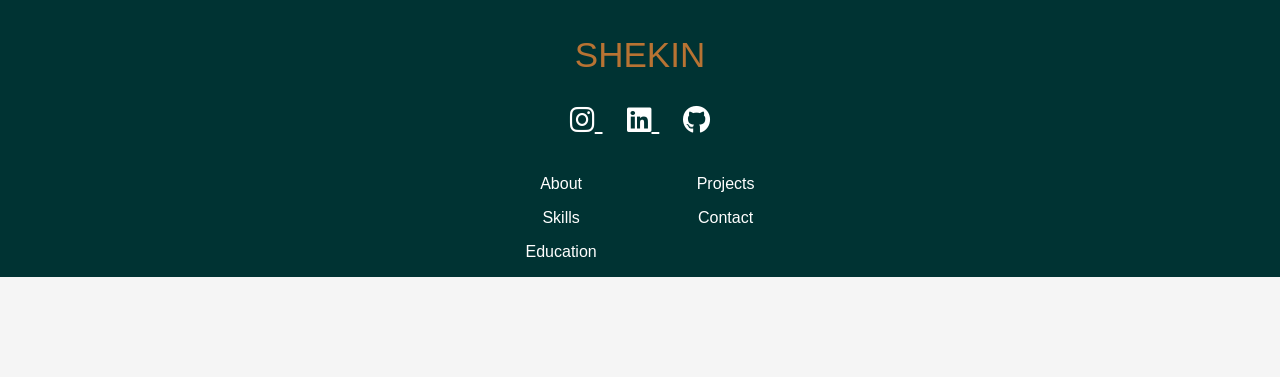
==== commit 9645dbc9: "Update print statement from 'Hello' to 'Goodbye'" ====
--- a/index.html
+++ b/index.html
@@ -723,8 +723,7 @@
         <p>Sunday from 10 AM to 9 PM.</p>
 
         <h3>Get in more Contact</h3>
-        <p> Email:<a href="mailto:shekinshekina@gmail.com"> 0306446d@acadiau.ca </a>
-            <a href="mailto:0306446d@acadiau.ca"> 0306446d@acadiau.ca </a></p>
+        <p> Email:<a href="mailto:shekinshekina@gmail.com"> 0306446d@acadiau.ca </a>|<a href="mailto:0306446d@acadiau.ca"> 0306446d@acadiau.ca </a></p>
         <p> GitHub: <a href="https://github.com/Shekin2005/Shekin"> GitHub</a></p>
 
 
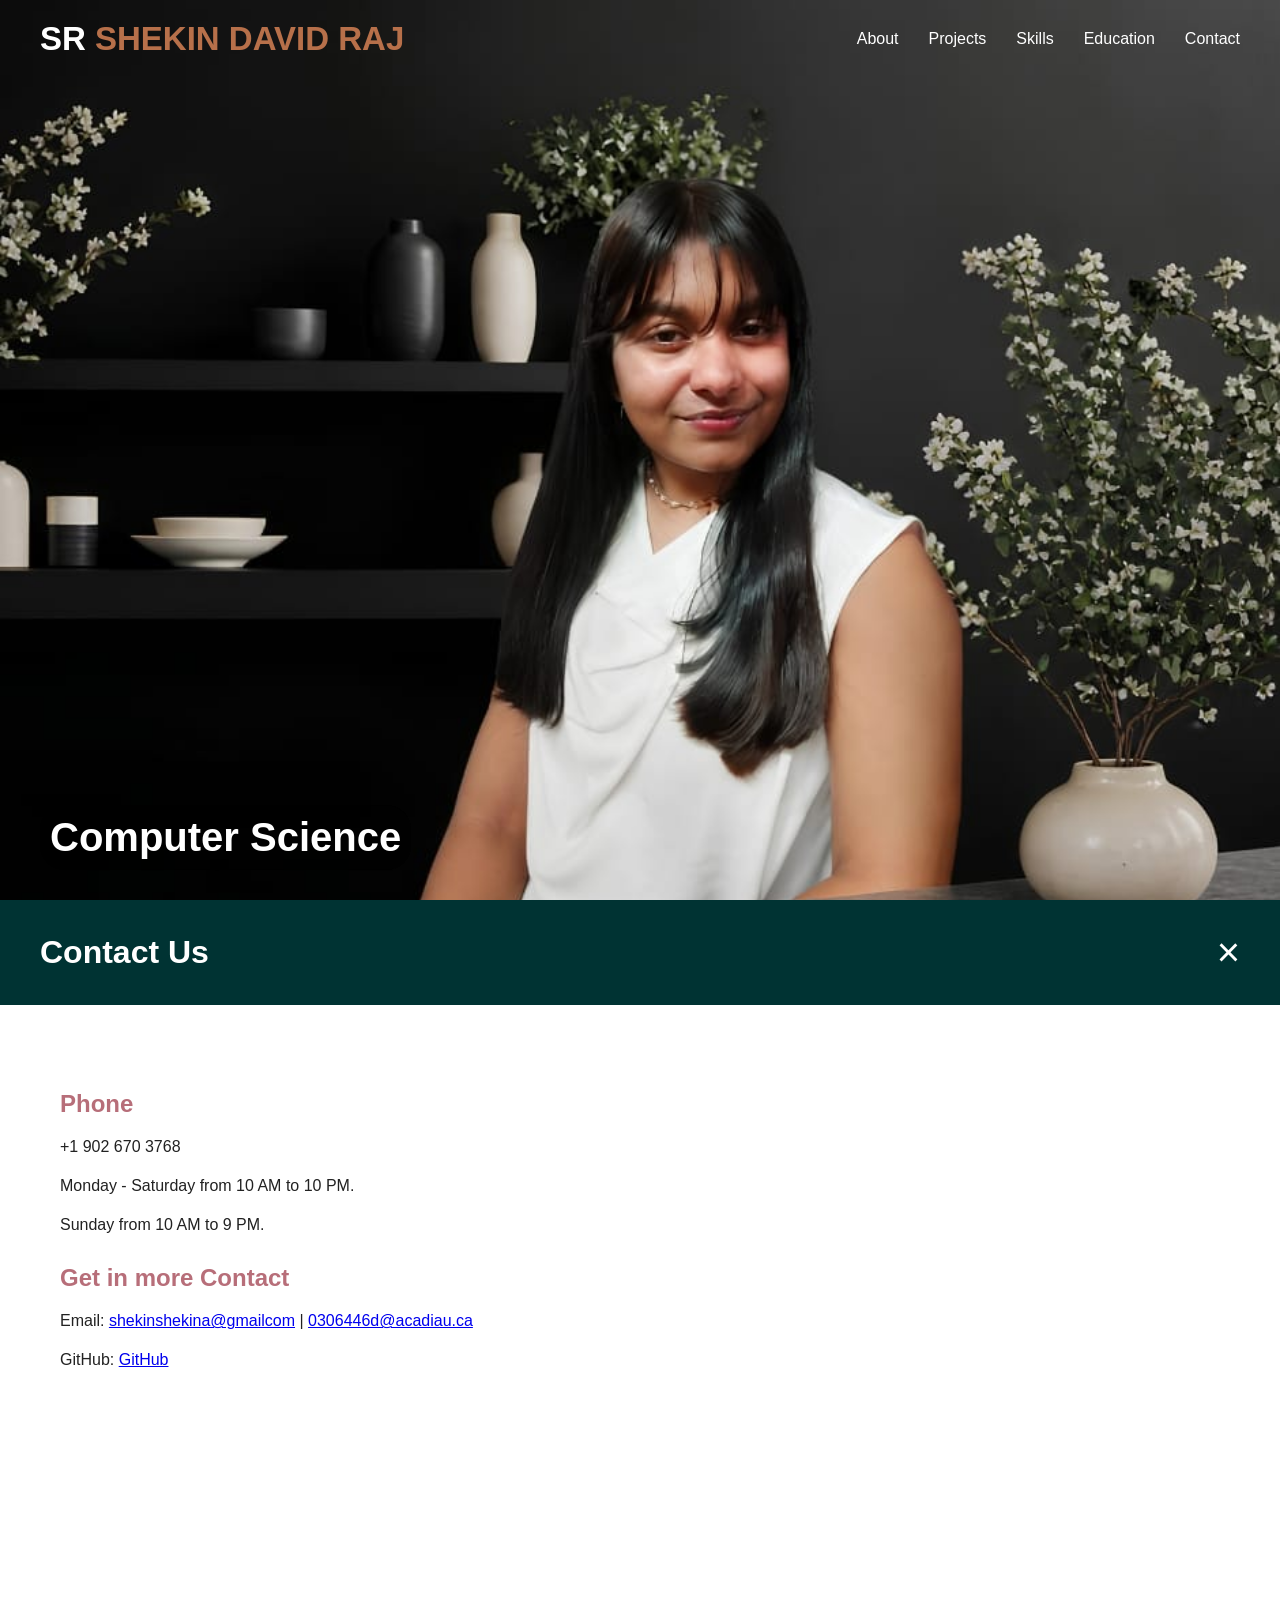
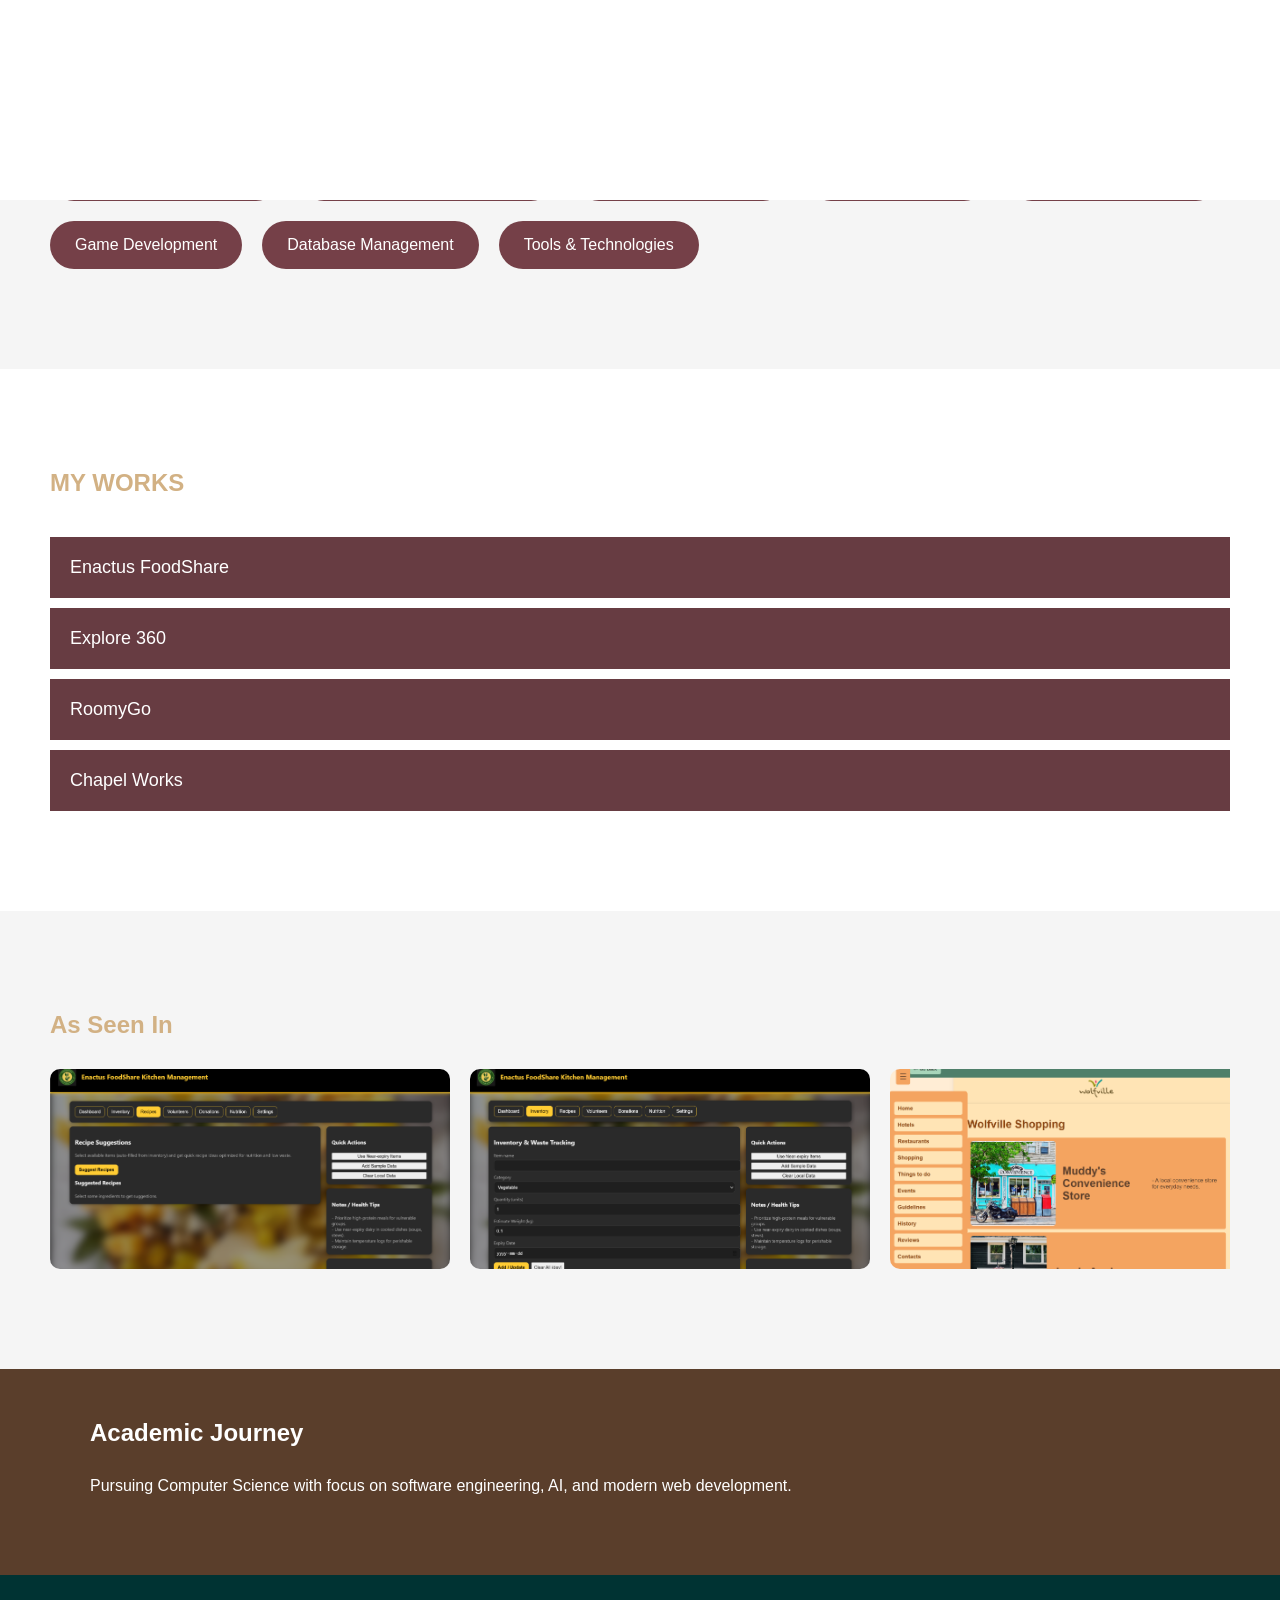
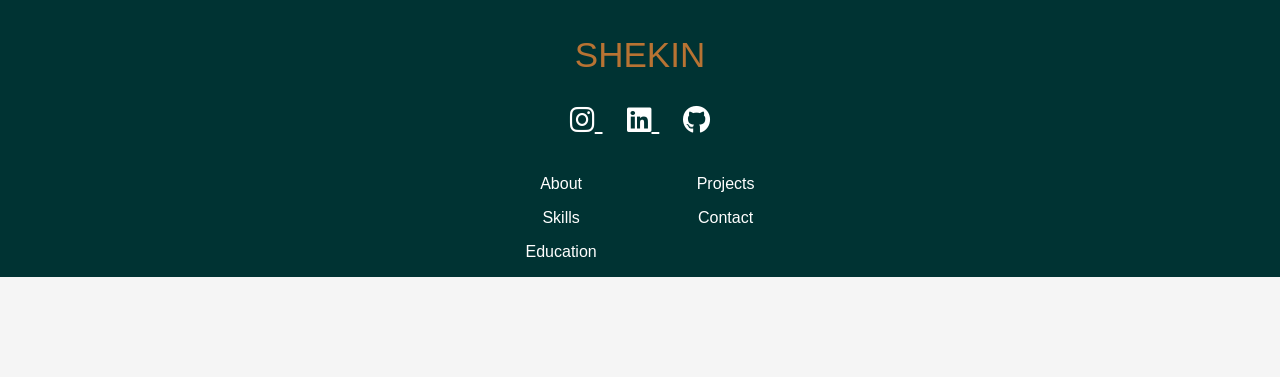
==== commit 4c1d4d22: "Update fmt.Println message from 'Hello' to 'Goodbye'" ====
--- a/index.html
+++ b/index.html
@@ -723,7 +723,7 @@
         <p>Sunday from 10 AM to 9 PM.</p>
 
         <h3>Get in more Contact</h3>
-        <p> Email:<a href="mailto:shekinshekina@gmail.com"> 0306446d@acadiau.ca </a>|<a href="mailto:0306446d@acadiau.ca"> 0306446d@acadiau.ca </a></p>
+        <p> Email: <a href="mailto:shekinshekina@gmail.com"> shekinshekina@gmailcom</a>  | <a href="mailto:0306446d@acadiau.ca"> 0306446d@acadiau.ca </a>
         <p> GitHub: <a href="https://github.com/Shekin2005/Shekin"> GitHub</a></p>
 
 
